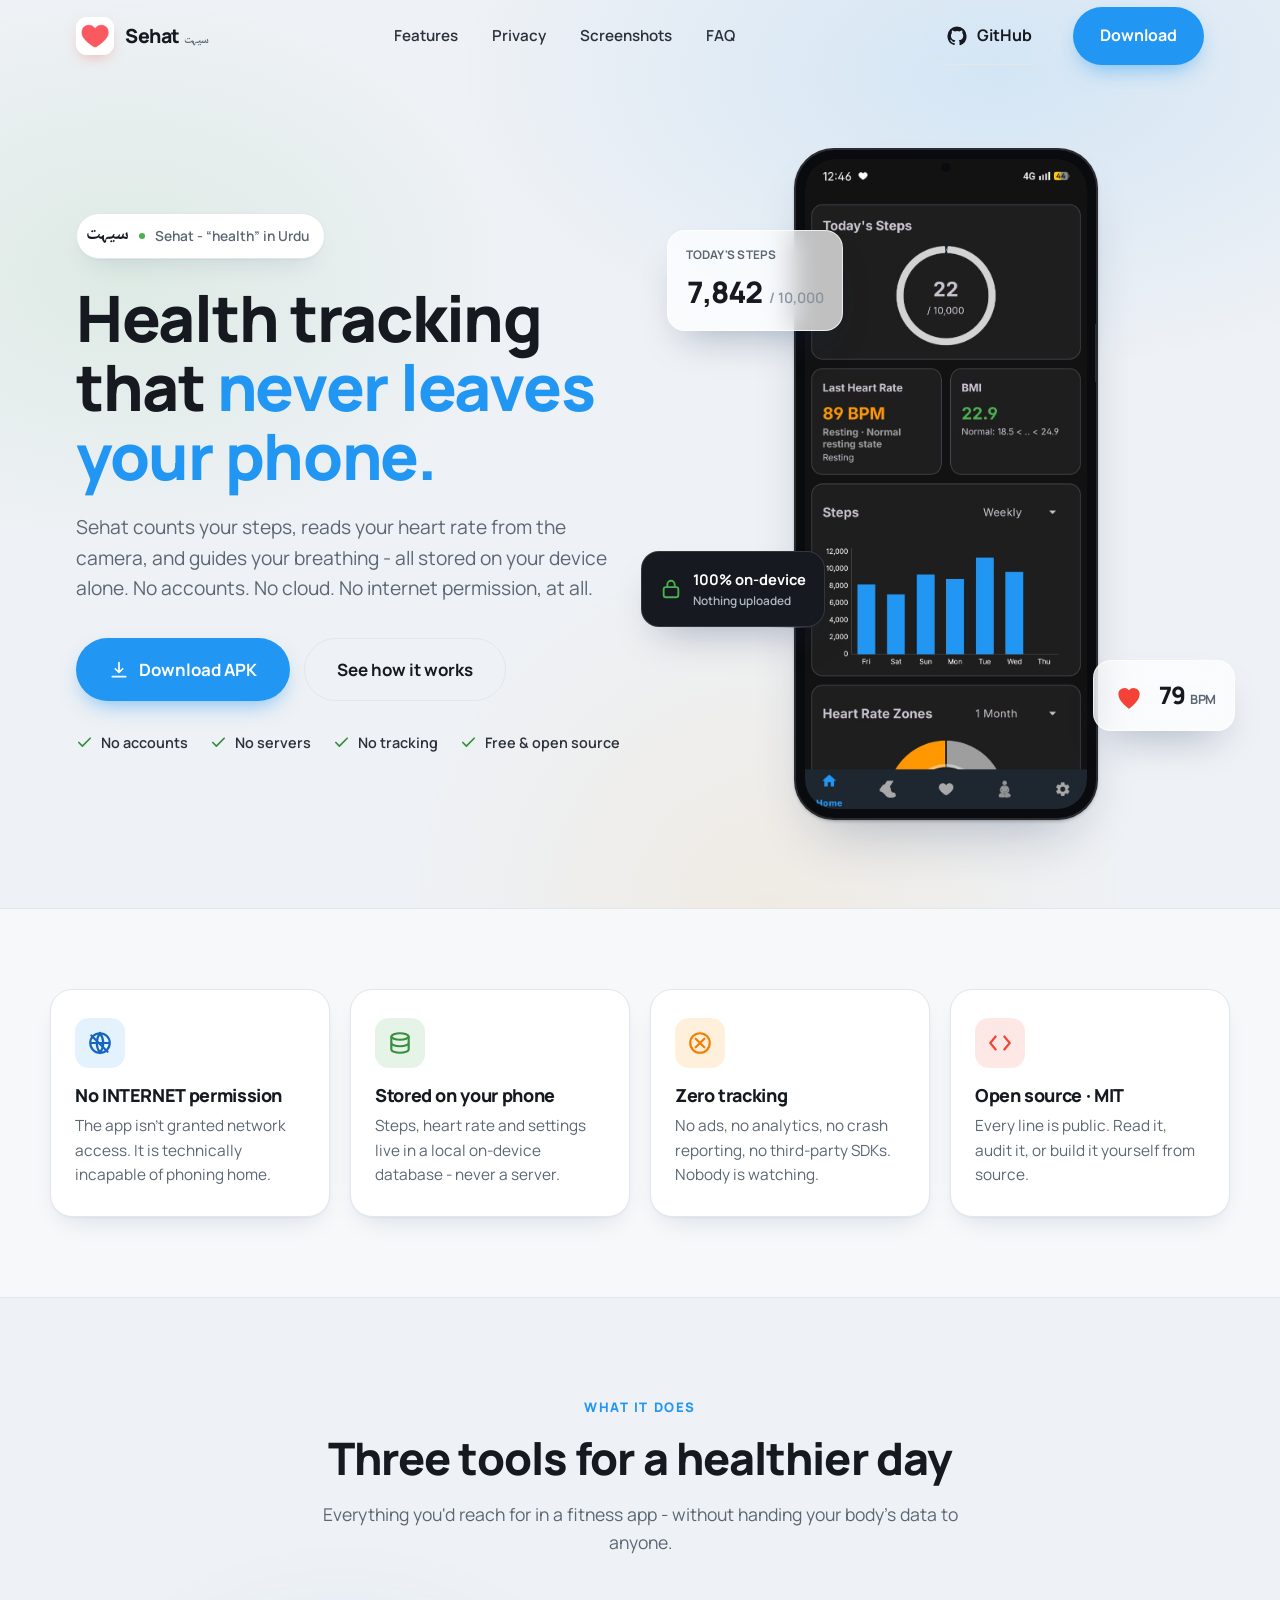
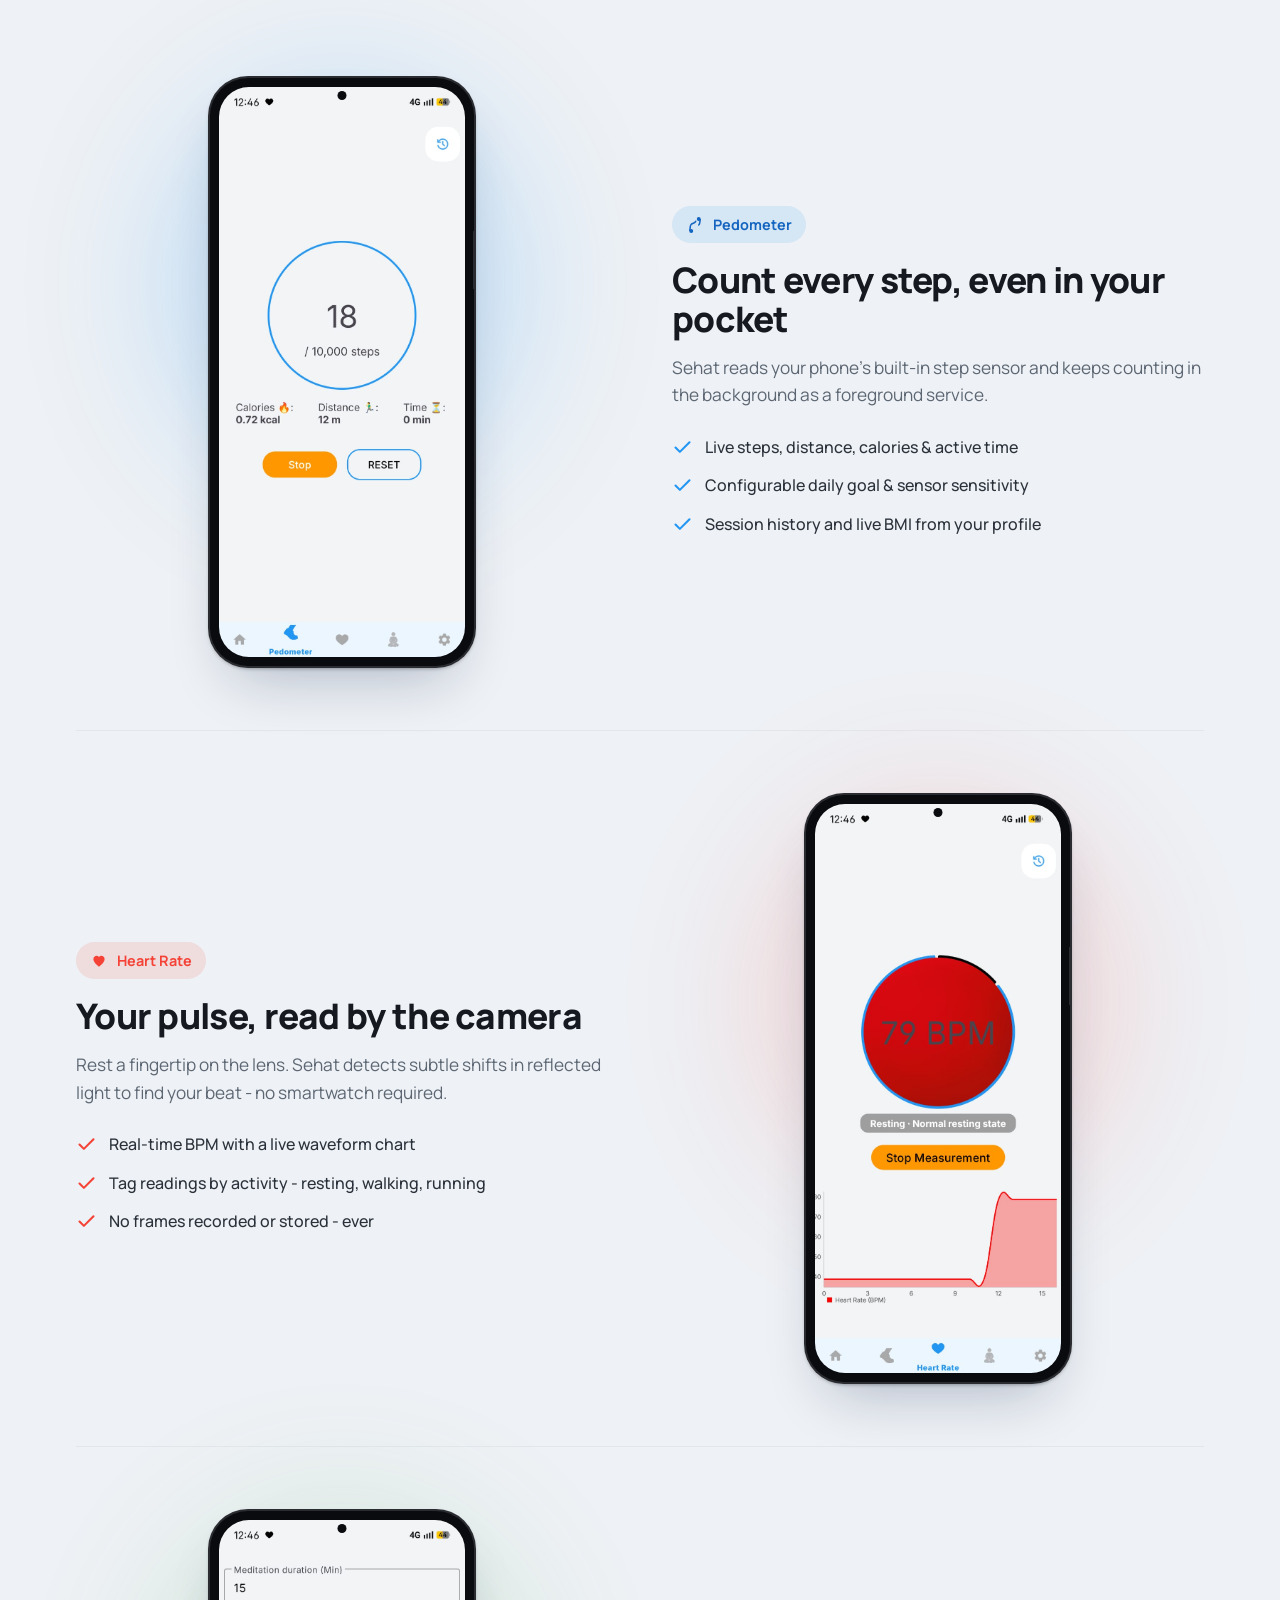
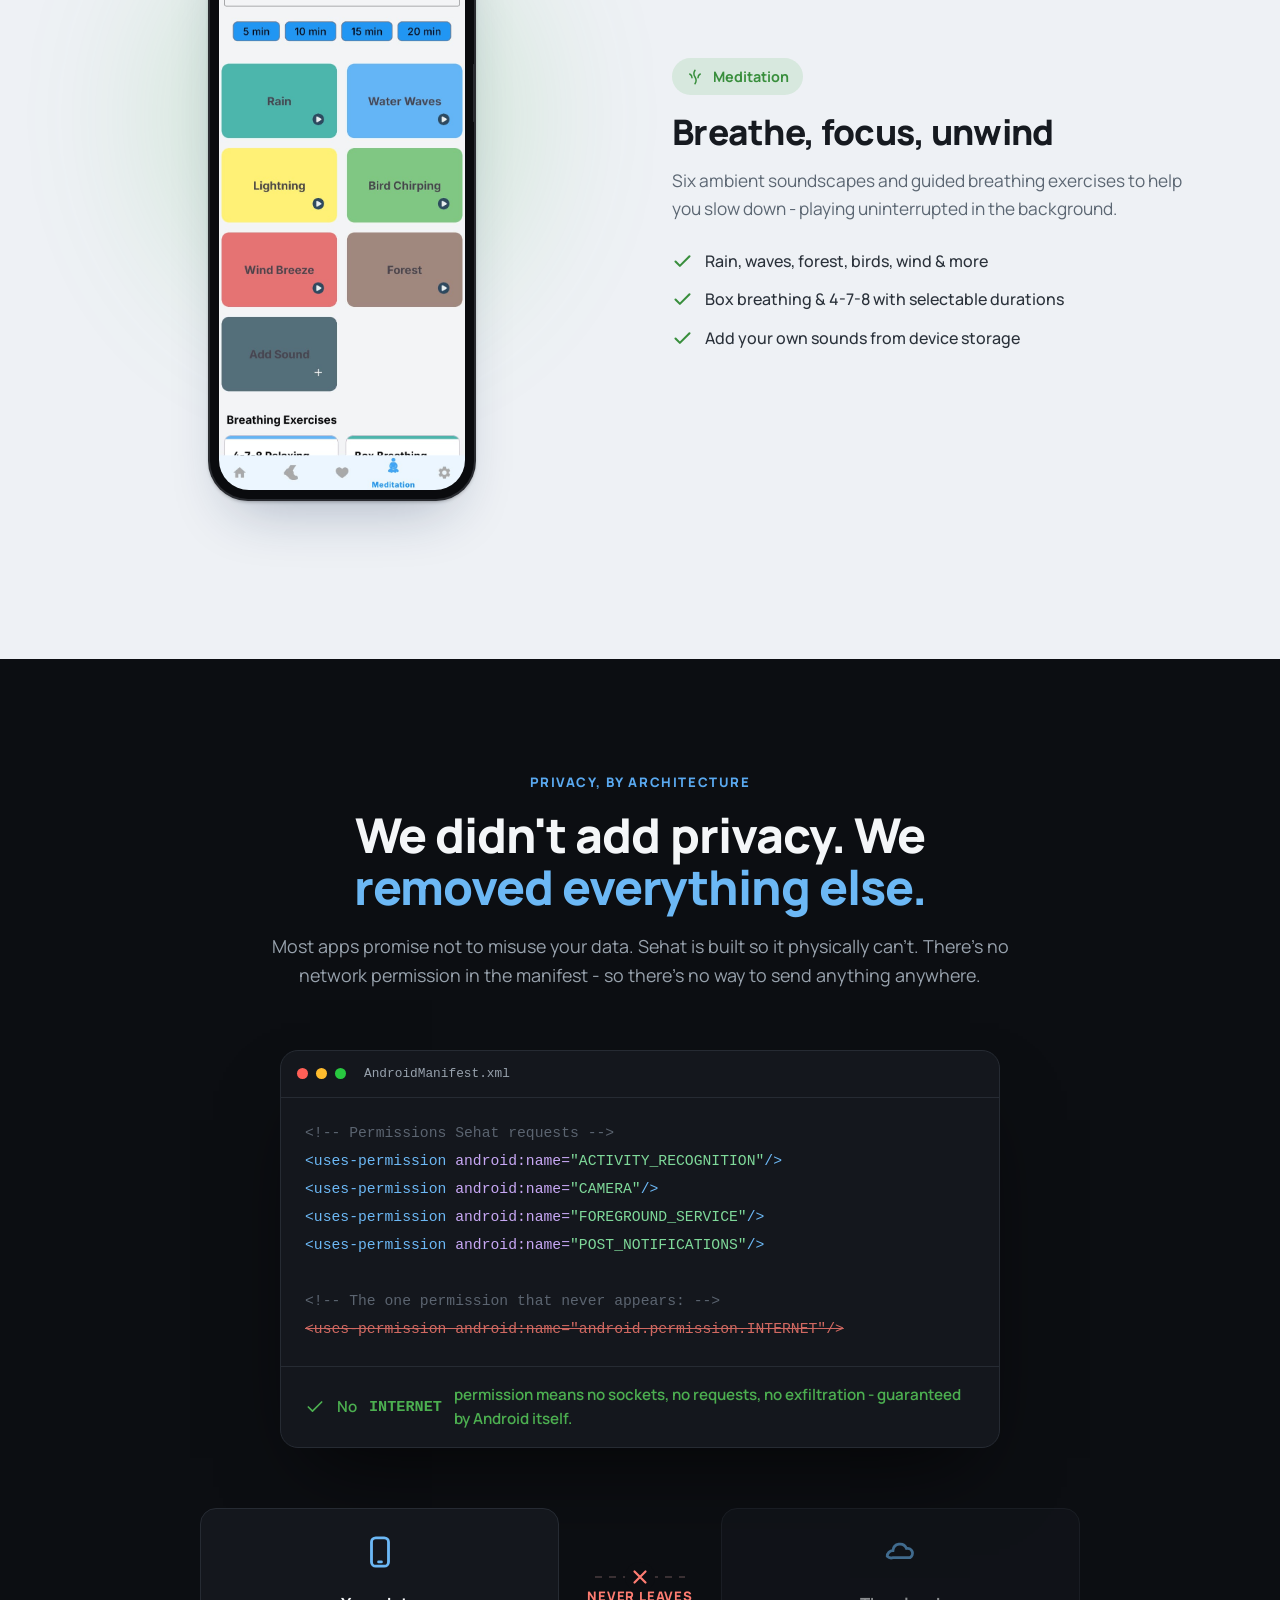
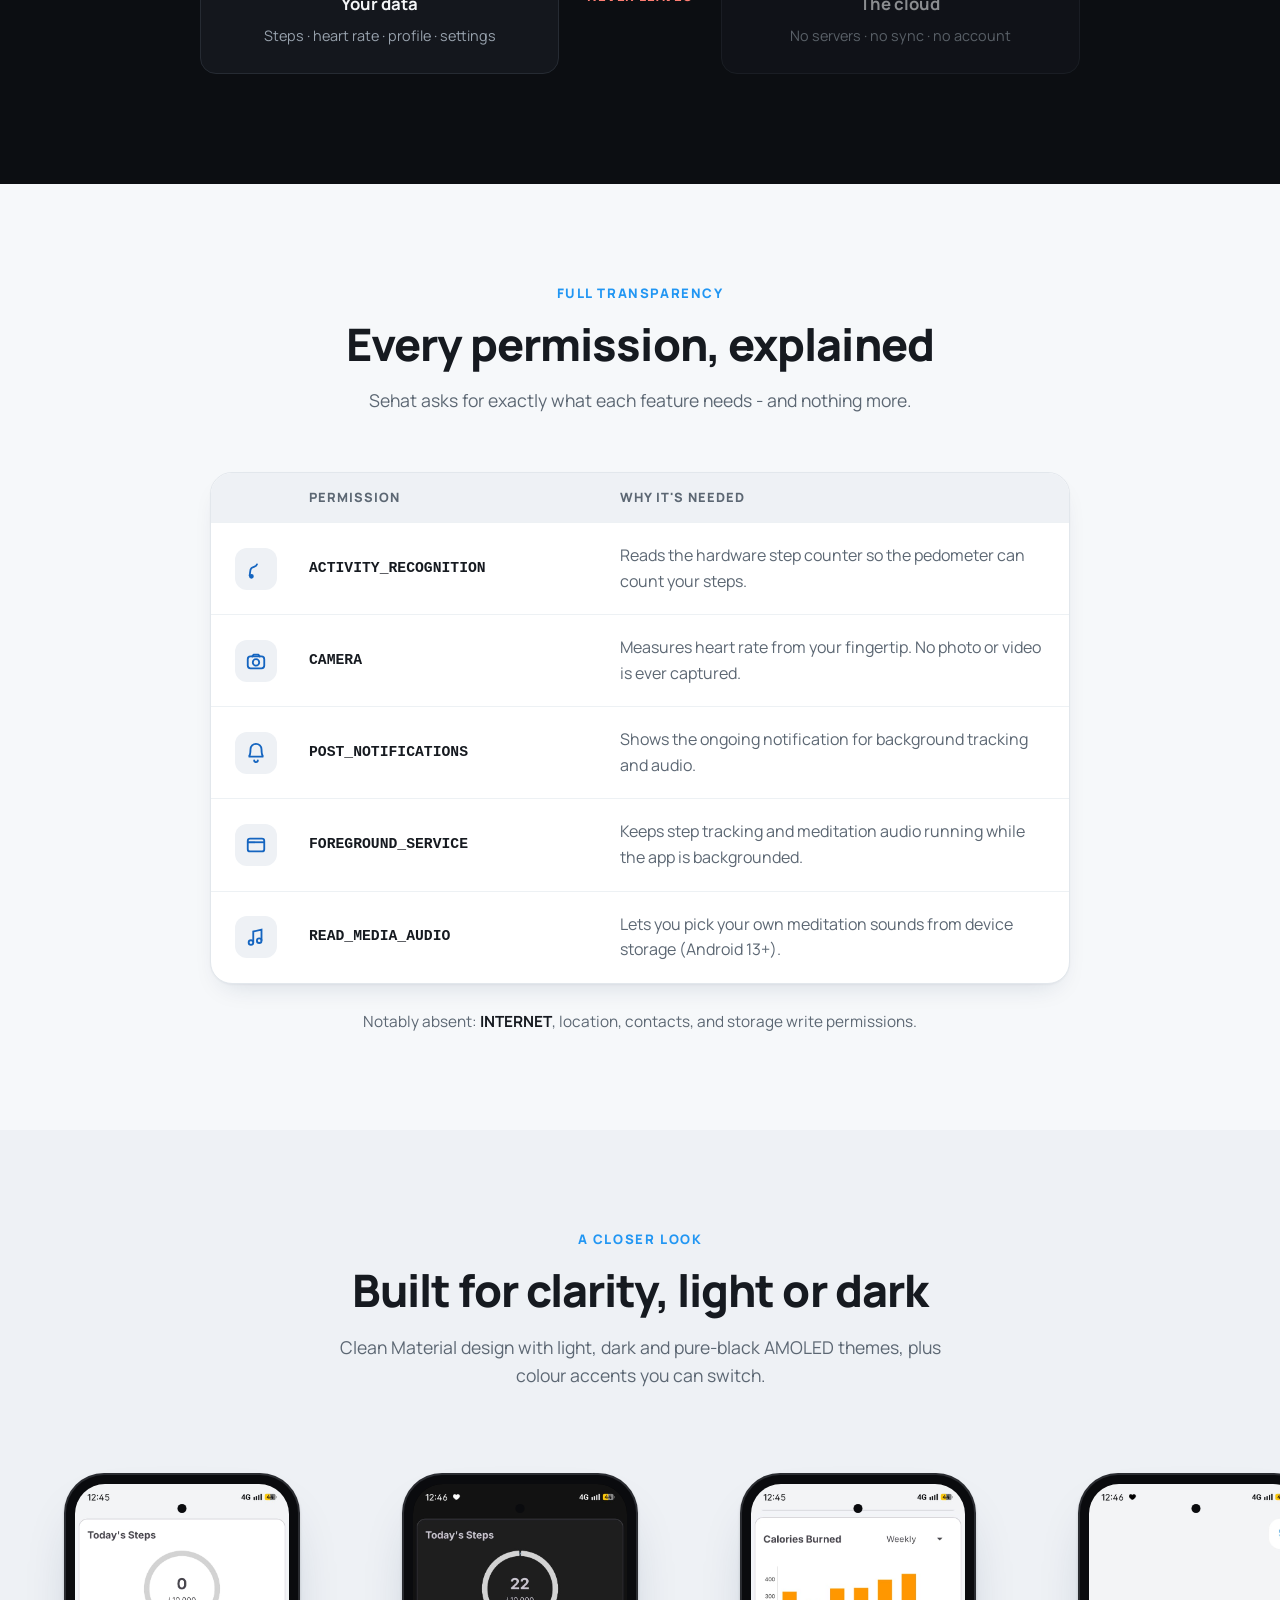
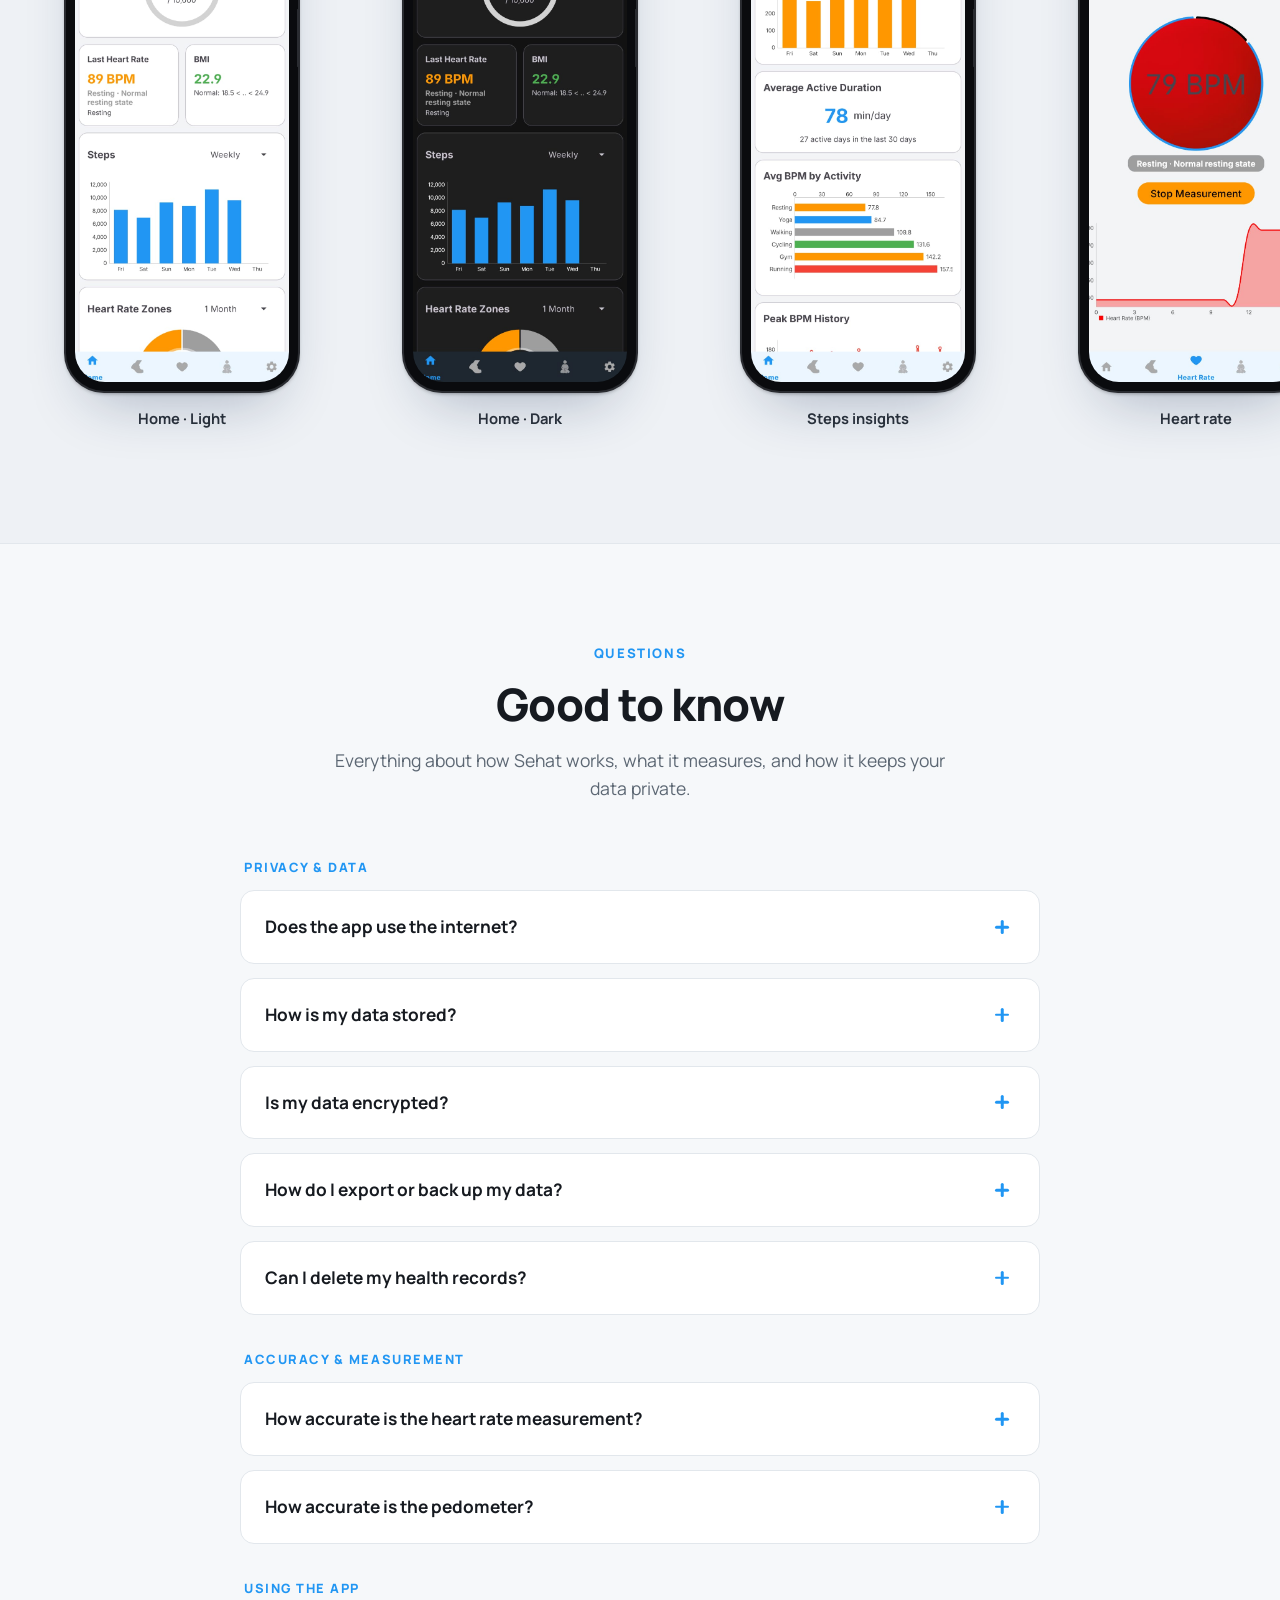
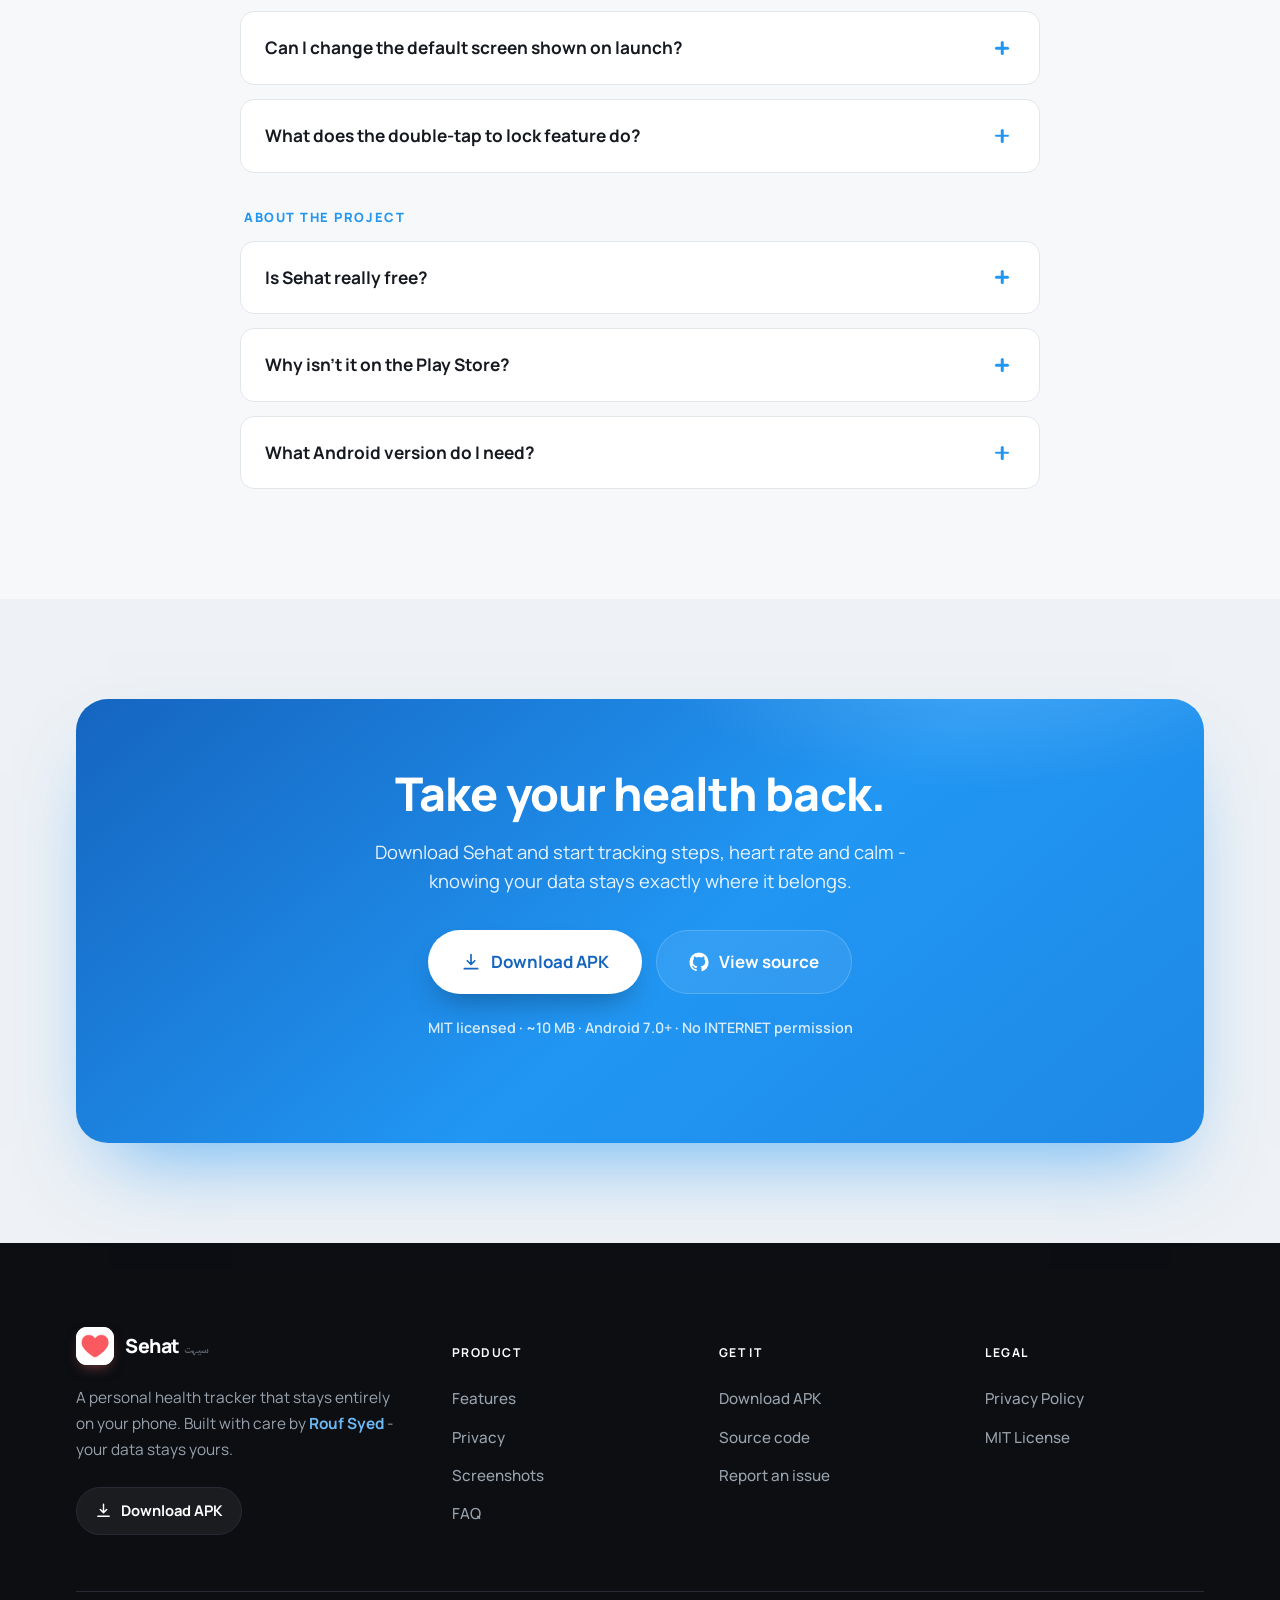
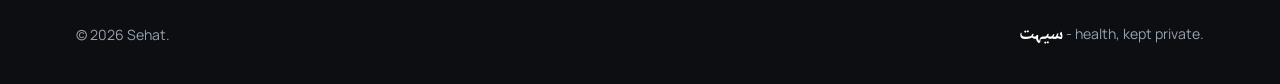
==== docs/index.html @ 61f6fc31 "Add docs/ static landing site for GitHub Pages hosting" ====
<!DOCTYPE html>
<html lang="en">
<head>
<meta charset="UTF-8" />
<meta name="viewport" content="width=device-width, initial-scale=1.0" />
<title>Sehat - Private, on-device health tracking for Android</title>
<meta name="description" content="Sehat counts your steps, reads your heart rate, and guides your breathing - entirely on your phone. No accounts, no cloud, no internet permission." />
<meta name="theme-color" content="#2196F3" />
<link rel="icon" type="image/png" href="assets/icon.png" />
<link rel="apple-touch-icon" href="assets/icon.png" />
<!-- Social share. Update the URL base if your GitHub Pages address differs. -->
<meta property="og:type" content="website" />
<meta property="og:site_name" content="Sehat" />
<meta property="og:title" content="Sehat - Private, on-device health tracking for Android" />
<meta property="og:description" content="Steps, heart rate and meditation that never leave your phone. No accounts, no cloud, no internet permission." />
<meta property="og:url" content="https://roufsyed.github.io/sehat/" />
<meta property="og:image" content="https://roufsyed.github.io/sehat/assets/og-cover.png" />
<meta property="og:image:width" content="1200" />
<meta property="og:image:height" content="630" />
<meta name="twitter:card" content="summary_large_image" />
<meta name="twitter:title" content="Sehat - Private, on-device health tracking" />
<meta name="twitter:description" content="Steps, heart rate and meditation that never leave your phone." />
<meta name="twitter:image" content="https://roufsyed.github.io/sehat/assets/og-cover.png" />
<link rel="preconnect" href="https://fonts.googleapis.com" />
<link rel="preconnect" href="https://fonts.gstatic.com" crossorigin />
<link rel="stylesheet" href="styles.css" />
</head>
<body>

<!-- ============ NAV ============ -->
<header class="nav" id="nav">
  <div class="wrap nav__inner">
    <a class="brand" href="#top" aria-label="Sehat home">
      <span class="brand__mark">
        <img src="assets/icon.png" alt="Sehat logo" />
      </span>
      <span>Sehat <small class="urdu">سیہت</small></span>
    </a>
    <nav class="nav__links" aria-label="Primary">
      <a href="#features">Features</a>
      <a href="#privacy">Privacy</a>
      <a href="#screens">Screenshots</a>
      <a href="#faq">FAQ</a>
    </nav>
    <div class="nav__cta">
      <a class="btn btn-ghost" href="https://github.com/roufsyed/sehat" target="_blank" rel="noopener">
        <svg viewBox="0 0 24 24" fill="currentColor" aria-hidden="true"><path d="M12 .5A11.5 11.5 0 0 0 .5 12a11.5 11.5 0 0 0 7.86 10.92c.58.1.79-.25.79-.56v-2c-3.2.7-3.88-1.37-3.88-1.37-.53-1.34-1.3-1.7-1.3-1.7-1.06-.72.08-.71.08-.71 1.17.08 1.79 1.2 1.79 1.2 1.04 1.79 2.73 1.27 3.4.97.1-.76.4-1.27.74-1.56-2.55-.29-5.24-1.28-5.24-5.69 0-1.26.45-2.28 1.19-3.09-.12-.29-.52-1.46.11-3.05 0 0 .97-.31 3.18 1.18a11 11 0 0 1 5.8 0c2.2-1.49 3.17-1.18 3.17-1.18.63 1.59.23 2.76.11 3.05.74.81 1.19 1.83 1.19 3.09 0 4.42-2.69 5.39-5.25 5.68.41.36.78 1.06.78 2.14v3.17c0 .31.21.67.8.56A11.5 11.5 0 0 0 23.5 12 11.5 11.5 0 0 0 12 .5Z"/></svg>
        GitHub
      </a>
      <a class="btn btn-primary" href="https://github.com/roufsyed/sehat/releases" target="_blank" rel="noopener">Download</a>
      <button class="btn btn-ghost nav__toggle" id="navToggle" aria-label="Open menu">
        <svg viewBox="0 0 24 24" fill="none" stroke="currentColor" stroke-width="2.2" aria-hidden="true"><path d="M4 7h16M4 12h16M4 17h16" stroke-linecap="round"/></svg>
      </button>
    </div>
  </div>
</header>

<!-- ============ HERO ============ -->
<main id="top">
<section class="hero">
  <div class="wrap hero__grid">
    <div class="hero__copy">
      <span class="eyebrow reveal"><span class="urdu">سیہت</span><span class="dot"></span> Sehat - “health” in Urdu</span>
      <h1 class="reveal d1">Health tracking that <span class="accent">never leaves your phone.</span></h1>
      <p class="hero__sub reveal d2">Sehat counts your steps, reads your heart rate from the camera, and guides your breathing - all stored on your device alone. No accounts. No cloud. No internet permission, at all.</p>
      <div class="hero__cta reveal d3">
        <a class="btn btn-primary btn-lg" href="https://github.com/roufsyed/sehat/releases" target="_blank" rel="noopener">
          <svg viewBox="0 0 24 24" fill="none" stroke="currentColor" stroke-width="2" aria-hidden="true"><path d="M12 3v12m0 0 4.5-4.5M12 15l-4.5-4.5M4 20h16" stroke-linecap="round" stroke-linejoin="round"/></svg>
          Download APK
        </a>
        <a class="btn btn-ghost btn-lg" href="#features">See how it works</a>
      </div>
      <div class="hero__trust reveal d4">
        <span><svg viewBox="0 0 24 24" fill="none" stroke="currentColor" stroke-width="2.4"><path d="M20 6 9 17l-5-5" stroke-linecap="round" stroke-linejoin="round"/></svg> No accounts</span>
        <span><svg viewBox="0 0 24 24" fill="none" stroke="currentColor" stroke-width="2.4"><path d="M20 6 9 17l-5-5" stroke-linecap="round" stroke-linejoin="round"/></svg> No servers</span>
        <span><svg viewBox="0 0 24 24" fill="none" stroke="currentColor" stroke-width="2.4"><path d="M20 6 9 17l-5-5" stroke-linecap="round" stroke-linejoin="round"/></svg> No tracking</span>
        <span><svg viewBox="0 0 24 24" fill="none" stroke="currentColor" stroke-width="2.4"><path d="M20 6 9 17l-5-5" stroke-linecap="round" stroke-linejoin="round"/></svg> Free &amp; open source</span>
      </div>
    </div>

    <div class="hero__stage reveal d2">
      <div class="phone hero__phone" style="--w: 300px;">
        <span class="phone__punch"></span>
        <div class="phone__screen"><img src="assets/home_dark.jpeg" alt="Sehat home screen showing today's steps, heart rate and BMI" /></div>
      </div>

      <div class="float-card float-steps">
        <div class="fc-label">Today's steps</div>
        <div class="fc-row"><span class="fc-num" id="stepCount">0</span><span class="fc-goal">/ 10,000</span></div>
      </div>

      <div class="float-card float-hr">
        <svg class="hr-heart" viewBox="0 0 24 24" fill="currentColor" aria-hidden="true"><path d="M12 21s-7.5-4.9-7.5-10.2A4.2 4.2 0 0 1 12 8a4.2 4.2 0 0 1 7.5 2.8C19.5 16.1 12 21 12 21Z"/></svg>
        <div class="hr-num" id="bpmCount">79 <small>BPM</small></div>
      </div>

      <div class="float-card float-lock">
        <svg viewBox="0 0 24 24" fill="none" stroke="currentColor" stroke-width="2"><rect x="4" y="10" width="16" height="11" rx="2.5"/><path d="M8 10V7a4 4 0 0 1 8 0v3" stroke-linecap="round"/></svg>
        <div><b>100% on-device</b><span>Nothing uploaded</span></div>
      </div>
    </div>
  </div>
</section>

<!-- ============ PRIVACY PILLARS ============ -->
<section class="pillars">
  <div class="wrap section" style="padding-top:80px;padding-bottom:80px;">
    <div class="pillars__grid">
      <div class="pillar reveal">
        <div class="pillar__icon pi-blue"><svg viewBox="0 0 24 24" fill="none" stroke="currentColor" stroke-width="2"><path d="M3 12h18M12 3a15 15 0 0 1 0 18 15 15 0 0 1 0-18Z"/><circle cx="12" cy="12" r="9"/><path d="m4 5 15 15" stroke-linecap="round"/></svg></div>
        <h3>No INTERNET permission</h3>
        <p>The app isn't granted network access. It is technically incapable of phoning home.</p>
      </div>
      <div class="pillar reveal d1">
        <div class="pillar__icon pi-green"><svg viewBox="0 0 24 24" fill="none" stroke="currentColor" stroke-width="2"><ellipse cx="12" cy="6" rx="8" ry="3"/><path d="M4 6v12c0 1.7 3.6 3 8 3s8-1.3 8-3V6"/><path d="M4 12c0 1.7 3.6 3 8 3s8-1.3 8-3"/></svg></div>
        <h3>Stored on your phone</h3>
        <p>Steps, heart rate and settings live in a local on-device database - never a server.</p>
      </div>
      <div class="pillar reveal d2">
        <div class="pillar__icon pi-orange"><svg viewBox="0 0 24 24" fill="none" stroke="currentColor" stroke-width="2"><circle cx="12" cy="12" r="9"/><path d="m8 8 8 8M16 8l-8 8" stroke-linecap="round"/></svg></div>
        <h3>Zero tracking</h3>
        <p>No ads, no analytics, no crash reporting, no third-party SDKs. Nobody is watching.</p>
      </div>
      <div class="pillar reveal d3">
        <div class="pillar__icon pi-red"><svg viewBox="0 0 24 24" fill="none" stroke="currentColor" stroke-width="2"><path d="M8 18 3 12l5-6M16 6l5 6-5 6" stroke-linecap="round" stroke-linejoin="round"/></svg></div>
        <h3>Open source · MIT</h3>
        <p>Every line is public. Read it, audit it, or build it yourself from source.</p>
      </div>
    </div>
  </div>
</section>

<!-- ============ FEATURES ============ -->
<section class="section" id="features">
  <div class="wrap">
    <div class="section-head reveal">
      <span class="kicker">What it does</span>
      <h2>Three tools for a healthier day</h2>
      <p>Everything you'd reach for in a fitness app - without handing your body's data to anyone.</p>
    </div>

    <!-- Pedometer -->
    <div class="feature f-blue reveal">
      <div class="feature__media">
        <div class="phone" style="--w: 264px;"><span class="phone__punch"></span><div class="phone__screen"><img src="assets/pedometer_light.jpeg" alt="Sehat pedometer screen with step ring, calories, distance and time" /></div></div>
      </div>
      <div class="feature__body">
        <span class="feature__tag pi-blue"><svg viewBox="0 0 24 24" fill="none" stroke="currentColor" stroke-width="2"><path d="M5 19c1-3 0-6 2-8s5-1 6-4M19 5c-1 3 0 5-2 7" stroke-linecap="round" stroke-linejoin="round"/><circle cx="7" cy="20" r="1.6" fill="currentColor"/><circle cx="17" cy="4" r="1.6" fill="currentColor"/></svg> Pedometer</span>
        <h3>Count every step, even in your pocket</h3>
        <p class="feature__lead">Sehat reads your phone's built-in step sensor and keeps counting in the background as a foreground service.</p>
        <ul class="feature__list">
          <li><svg viewBox="0 0 24 24" fill="none" stroke="currentColor" stroke-width="2.4"><path d="M20 6 9 17l-5-5" stroke-linecap="round" stroke-linejoin="round"/></svg> Live steps, distance, calories &amp; active time</li>
          <li><svg viewBox="0 0 24 24" fill="none" stroke="currentColor" stroke-width="2.4"><path d="M20 6 9 17l-5-5" stroke-linecap="round" stroke-linejoin="round"/></svg> Configurable daily goal &amp; sensor sensitivity</li>
          <li><svg viewBox="0 0 24 24" fill="none" stroke="currentColor" stroke-width="2.4"><path d="M20 6 9 17l-5-5" stroke-linecap="round" stroke-linejoin="round"/></svg> Session history and live BMI from your profile</li>
        </ul>
      </div>
    </div>

    <!-- Heart rate -->
    <div class="feature f-red flip reveal">
      <div class="feature__media">
        <div class="phone" style="--w: 264px;"><span class="phone__punch"></span><div class="phone__screen"><img src="assets/heart_rate_light.jpeg" alt="Sehat heart rate monitor showing 79 BPM and a live chart" /></div></div>
      </div>
      <div class="feature__body">
        <span class="feature__tag pi-red"><svg viewBox="0 0 24 24" fill="currentColor"><path d="M12 21s-7.5-4.9-7.5-10.2A4.2 4.2 0 0 1 12 8a4.2 4.2 0 0 1 7.5 2.8C19.5 16.1 12 21 12 21Z"/></svg> Heart Rate</span>
        <h3>Your pulse, read by the camera</h3>
        <p class="feature__lead">Rest a fingertip on the lens. Sehat detects subtle shifts in reflected light to find your beat - no smartwatch required.</p>
        <ul class="feature__list">
          <li><svg viewBox="0 0 24 24" fill="none" stroke="currentColor" stroke-width="2.4"><path d="M20 6 9 17l-5-5" stroke-linecap="round" stroke-linejoin="round"/></svg> Real-time BPM with a live waveform chart</li>
          <li><svg viewBox="0 0 24 24" fill="none" stroke="currentColor" stroke-width="2.4"><path d="M20 6 9 17l-5-5" stroke-linecap="round" stroke-linejoin="round"/></svg> Tag readings by activity - resting, walking, running</li>
          <li><svg viewBox="0 0 24 24" fill="none" stroke="currentColor" stroke-width="2.4"><path d="M20 6 9 17l-5-5" stroke-linecap="round" stroke-linejoin="round"/></svg> No frames recorded or stored - ever</li>
        </ul>
      </div>
    </div>

    <!-- Meditation -->
    <div class="feature f-green reveal">
      <div class="feature__media">
        <div class="phone" style="--w: 264px;"><span class="phone__punch"></span><div class="phone__screen"><img src="assets/meditation_light.jpeg" alt="Sehat meditation screen with soundscapes and breathing exercises" /></div></div>
      </div>
      <div class="feature__body">
        <span class="feature__tag pi-green"><svg viewBox="0 0 24 24" fill="none" stroke="currentColor" stroke-width="2"><path d="M12 3c-2 3-2 6 0 9s2 6 0 9M5 8c2 1 3 3 3 5M19 8c-2 1-3 3-3 5" stroke-linecap="round" stroke-linejoin="round"/></svg> Meditation</span>
        <h3>Breathe, focus, unwind</h3>
        <p class="feature__lead">Six ambient soundscapes and guided breathing exercises to help you slow down - playing uninterrupted in the background.</p>
        <ul class="feature__list">
          <li><svg viewBox="0 0 24 24" fill="none" stroke="currentColor" stroke-width="2.4"><path d="M20 6 9 17l-5-5" stroke-linecap="round" stroke-linejoin="round"/></svg> Rain, waves, forest, birds, wind &amp; more</li>
          <li><svg viewBox="0 0 24 24" fill="none" stroke="currentColor" stroke-width="2.4"><path d="M20 6 9 17l-5-5" stroke-linecap="round" stroke-linejoin="round"/></svg> Box breathing &amp; 4-7-8 with selectable durations</li>
          <li><svg viewBox="0 0 24 24" fill="none" stroke="currentColor" stroke-width="2.4"><path d="M20 6 9 17l-5-5" stroke-linecap="round" stroke-linejoin="round"/></svg> Add your own sounds from device storage</li>
        </ul>
      </div>
    </div>
  </div>
</section>

<!-- ============ DARK PRIVACY DEEP-DIVE ============ -->
<section class="privacy" id="privacy">
  <div class="wrap">
    <div class="privacy__head reveal">
      <span class="kicker">Privacy, by architecture</span>
      <h2>We didn't add privacy. We <span class="em">removed everything else.</span></h2>
      <p>Most apps promise not to misuse your data. Sehat is built so it physically can't. There's no network permission in the manifest - so there's no way to send anything anywhere.</p>
    </div>

    <div class="manifest reveal d1">
      <div class="manifest__bar"><i class="f1"></i><i class="f2"></i><i class="f3"></i><span>AndroidManifest.xml</span></div>
      <div class="manifest__body">
<div class="ln"><span class="mf-com">&lt;!-- Permissions Sehat requests --&gt;</span></div>
<div class="ln"><span class="mf-tag">&lt;uses-permission</span> <span class="mf-attr">android:name=</span><span class="mf-str">"ACTIVITY_RECOGNITION"</span><span class="mf-tag">/&gt;</span></div>
<div class="ln"><span class="mf-tag">&lt;uses-permission</span> <span class="mf-attr">android:name=</span><span class="mf-str">"CAMERA"</span><span class="mf-tag">/&gt;</span></div>
<div class="ln"><span class="mf-tag">&lt;uses-permission</span> <span class="mf-attr">android:name=</span><span class="mf-str">"FOREGROUND_SERVICE"</span><span class="mf-tag">/&gt;</span></div>
<div class="ln"><span class="mf-tag">&lt;uses-permission</span> <span class="mf-attr">android:name=</span><span class="mf-str">"POST_NOTIFICATIONS"</span><span class="mf-tag">/&gt;</span></div>
<div class="ln">&nbsp;</div>
<div class="ln"><span class="mf-com">&lt;!-- The one permission that never appears: --&gt;</span></div>
<div class="ln"><span class="mf-strike">&lt;uses-permission android:name="android.permission.INTERNET"/&gt;</span></div>
      </div>
      <div class="manifest__note">
        <svg viewBox="0 0 24 24" fill="none" stroke="currentColor" stroke-width="2"><path d="M20 6 9 17l-5-5" stroke-linecap="round" stroke-linejoin="round"/></svg>
        No <code>INTERNET</code> permission means no sockets, no requests, no exfiltration - guaranteed by Android itself.
      </div>
    </div>

    <div class="flow reveal d2">
      <div class="flow__node">
        <div class="flow__chip">
          <svg viewBox="0 0 24 24" fill="none" stroke="currentColor" stroke-width="2"><rect x="6" y="2" width="12" height="20" rx="3"/><path d="M11 19h2" stroke-linecap="round"/></svg>
          <h4>Your data</h4>
          <p>Steps · heart rate · profile · settings</p>
        </div>
      </div>
      <div class="flow__x">
        <div class="bar"><svg viewBox="0 0 24 24" fill="none" stroke="currentColor" stroke-width="2.4"><path d="m6 6 12 12M18 6 6 18" stroke-linecap="round"/></svg></div>
        NEVER LEAVES
      </div>
      <div class="flow__node">
        <div class="flow__chip" style="opacity:.55;">
          <svg viewBox="0 0 24 24" fill="none" stroke="currentColor" stroke-width="2"><path d="M3 15a4 4 0 0 1 4-4 5 5 0 0 1 9.6-1.5A3.5 3.5 0 0 1 19 16H7a4 4 0 0 1-4-1Z"/></svg>
          <h4>The cloud</h4>
          <p>No servers · no sync · no account</p>
        </div>
      </div>
    </div>
  </div>
</section>

<!-- ============ PERMISSIONS ============ -->
<section class="section perms">
  <div class="wrap">
    <div class="section-head reveal">
      <span class="kicker">Full transparency</span>
      <h2>Every permission, explained</h2>
      <p>Sehat asks for exactly what each feature needs - and nothing more.</p>
    </div>
    <div class="perm-table reveal d1">
      <div class="perm-row head"><span></span><span>Permission</span><span>Why it's needed</span></div>
      <div class="perm-row">
        <div class="perm-ic"><svg viewBox="0 0 24 24" fill="none" stroke="currentColor" stroke-width="2"><path d="M5 19c1-3 0-6 2-8s5-1 6-4" stroke-linecap="round"/><circle cx="7" cy="20" r="1.6" fill="currentColor"/></svg></div>
        <div class="perm-name">ACTIVITY_RECOGNITION</div>
        <div class="perm-why">Reads the hardware step counter so the pedometer can count your steps.</div>
      </div>
      <div class="perm-row">
        <div class="perm-ic"><svg viewBox="0 0 24 24" fill="none" stroke="currentColor" stroke-width="2"><rect x="3" y="7" width="18" height="13" rx="3"/><circle cx="12" cy="13.5" r="3.5"/><path d="M8 7l1.5-2h5L16 7" stroke-linecap="round" stroke-linejoin="round"/></svg></div>
        <div class="perm-name">CAMERA</div>
        <div class="perm-why">Measures heart rate from your fingertip. No photo or video is ever captured.</div>
      </div>
      <div class="perm-row">
        <div class="perm-ic"><svg viewBox="0 0 24 24" fill="none" stroke="currentColor" stroke-width="2"><path d="M6 8a6 6 0 0 1 12 0c0 7 2 8 2 8H4s2-1 2-8Z"/><path d="M10 20a2 2 0 0 0 4 0" stroke-linecap="round"/></svg></div>
        <div class="perm-name">POST_NOTIFICATIONS</div>
        <div class="perm-why">Shows the ongoing notification for background tracking and audio.</div>
      </div>
      <div class="perm-row">
        <div class="perm-ic"><svg viewBox="0 0 24 24" fill="none" stroke="currentColor" stroke-width="2"><rect x="3" y="5" width="18" height="14" rx="2.5"/><path d="M3 9h18" /></svg></div>
        <div class="perm-name">FOREGROUND_SERVICE</div>
        <div class="perm-why">Keeps step tracking and meditation audio running while the app is backgrounded.</div>
      </div>
      <div class="perm-row">
        <div class="perm-ic"><svg viewBox="0 0 24 24" fill="none" stroke="currentColor" stroke-width="2"><path d="M9 18V6l9-2v12" /><circle cx="6.5" cy="18" r="2.5"/><circle cx="15.5" cy="16" r="2.5"/></svg></div>
        <div class="perm-name">READ_MEDIA_AUDIO</div>
        <div class="perm-why">Lets you pick your own meditation sounds from device storage (Android 13+).</div>
      </div>
    </div>
    <p class="perm-foot reveal d2">Notably absent: <b>INTERNET</b>, location, contacts, and storage write permissions.</p>
  </div>
</section>

<!-- ============ GALLERY ============ -->
<section class="section" id="screens" style="padding-bottom:60px;">
  <div class="wrap">
    <div class="section-head reveal">
      <span class="kicker">A closer look</span>
      <h2>Built for clarity, light or dark</h2>
      <p>Clean Material design with light, dark and pure-black AMOLED themes, plus colour accents you can switch.</p>
    </div>
  </div>
  <div class="gallery__scroller reveal d1" id="gallery">
    <figure class="gallery__item"><div class="phone"><span class="phone__punch"></span><div class="phone__screen"><img src="assets/home_light.jpeg" alt="Home dashboard, light theme" loading="lazy" /></div></div><span>Home · Light</span></figure>
    <figure class="gallery__item"><div class="phone"><span class="phone__punch"></span><div class="phone__screen"><img src="assets/home_dark.jpeg" alt="Home dashboard, dark theme" loading="lazy" /></div></div><span>Home · Dark</span></figure>
    <figure class="gallery__item"><div class="phone"><span class="phone__punch"></span><div class="phone__screen"><img src="assets/home_steps.jpeg" alt="Steps analytics" loading="lazy" /></div></div><span>Steps insights</span></figure>
    <figure class="gallery__item"><div class="phone"><span class="phone__punch"></span><div class="phone__screen"><img src="assets/heart_rate_light.jpeg" alt="Heart rate monitor" loading="lazy" /></div></div><span>Heart rate</span></figure>
    <figure class="gallery__item"><div class="phone"><span class="phone__punch"></span><div class="phone__screen"><img src="assets/pedometer_dark.jpeg" alt="Pedometer, dark theme" loading="lazy" /></div></div><span>Pedometer · Dark</span></figure>
    <figure class="gallery__item"><div class="phone"><span class="phone__punch"></span><div class="phone__screen"><img src="assets/meditation_light.jpeg" alt="Meditation soundscapes" loading="lazy" /></div></div><span>Soundscapes</span></figure>
    <figure class="gallery__item"><div class="phone"><span class="phone__punch"></span><div class="phone__screen"><img src="assets/box_breathing.jpeg" alt="Box breathing exercise" loading="lazy" /></div></div><span>Box breathing</span></figure>
    <figure class="gallery__item"><div class="phone"><span class="phone__punch"></span><div class="phone__screen"><img src="assets/settings_dark.jpeg" alt="Settings screen" loading="lazy" /></div></div><span>Settings</span></figure>
  </div>
</section>

<!-- ============ FAQ ============ -->
<section class="section" id="faq" style="background:var(--bg-2);border-top:1px solid var(--line);">
  <div class="wrap">
    <div class="section-head reveal">
      <span class="kicker">Questions</span>
      <h2>Good to know</h2>
      <p>Everything about how Sehat works, what it measures, and how it keeps your data private.</p>
    </div>
    <div class="faq">

      <h3 class="faq__group reveal">Privacy &amp; data</h3>
      <details class="faq__item reveal">
        <summary class="faq__q">Does the app use the internet?<span class="ico"></span></summary>
        <div class="faq__a">No. Sehat doesn't request the <code>INTERNET</code> permission at all, so it works entirely offline and is technically incapable of making a network connection. There are no analytics, ads, or telemetry of any kind.</div>
      </details>
      <details class="faq__item reveal">
        <summary class="faq__q">How is my data stored?<span class="ico"></span></summary>
        <div class="faq__a">All data - personal information, step counts, heart rate readings, and settings - is stored locally on your device. Nothing is sent to any server or third party. You can export or import your data at any time from <strong>Settings &gt; Data</strong>.</div>
      </details>
      <details class="faq__item reveal">
        <summary class="faq__q">Is my data encrypted?<span class="ico"></span></summary>
        <div class="faq__a">Your data is stored in the app's private internal storage, which is sandboxed by Android and inaccessible to other apps. On devices with file-based encryption (Android 7+), data at rest is automatically encrypted by the operating system.</div>
      </details>
      <details class="faq__item reveal">
        <summary class="faq__q">How do I export or back up my data?<span class="ico"></span></summary>
        <div class="faq__a">Go to <strong>Settings &gt; Data &gt; Export data</strong>. You'll be prompted to choose a location to save a JSON backup file. To restore, use <strong>Import data</strong> from the same menu. The file never leaves your control.</div>
      </details>
      <details class="faq__item reveal">
        <summary class="faq__q">Can I delete my health records?<span class="ico"></span></summary>
        <div class="faq__a">Yes. Open any pedometer or heart rate history entry and tap the <strong>Delete</strong> button. Deleted records cannot be recovered.</div>
      </details>

      <h3 class="faq__group reveal">Accuracy &amp; measurement</h3>
      <details class="faq__item reveal">
        <summary class="faq__q">How accurate is the heart rate measurement?<span class="ico"></span></summary>
        <div class="faq__a">The camera-based method provides an approximate reading suitable for general wellness tracking. For medical-grade accuracy, please use a certified medical device. Factors like movement, ambient light, and finger pressure can affect the reading.</div>
      </details>
      <details class="faq__item reveal">
        <summary class="faq__q">How accurate is the pedometer?<span class="ico"></span></summary>
        <div class="faq__a">The pedometer uses your phone's hardware step counter sensor. Accuracy depends on your device and where you carry it. For best results, keep the phone in your pocket or a secure holder. You can adjust the sensitivity in <strong>Settings &gt; Pedometer Settings</strong>.</div>
      </details>

      <h3 class="faq__group reveal">Using the app</h3>
      <details class="faq__item reveal">
        <summary class="faq__q">Can I change the default screen shown on launch?<span class="ico"></span></summary>
        <div class="faq__a">Yes. Go to <strong>Settings &gt; Customization &gt; Default Screen</strong> and pick the tab you'd like to see when you open the app.</div>
      </details>
      <details class="faq__item reveal">
        <summary class="faq__q">What does the double-tap to lock feature do?<span class="ico"></span></summary>
        <div class="faq__a">When enabled in <strong>Settings &gt; Customization</strong>, double-tapping anywhere on the screen locks your device. This uses Android's Accessibility Service and works without requiring your PIN or pattern on the lock screen (fingerprint unlock remains available).</div>
      </details>

      <h3 class="faq__group reveal">About the project</h3>
      <details class="faq__item reveal">
        <summary class="faq__q">Is Sehat really free?<span class="ico"></span></summary>
        <div class="faq__a">Yes - completely free and open source under the MIT license. There are no ads, no subscriptions, and no in-app purchases. You can even build it yourself from the source code.</div>
      </details>
      <details class="faq__item reveal">
        <summary class="faq__q">Why isn't it on the Play Store?<span class="ico"></span></summary>
        <div class="faq__a">Sehat is distributed as a direct APK via <a href="https://github.com/roufsyed/sehat/releases" target="_blank" rel="noopener">GitHub Releases</a>, keeping the project independent and fully transparent. Download the latest APK and install it directly.</div>
      </details>
      <details class="faq__item reveal">
        <summary class="faq__q">What Android version do I need?<span class="ico"></span></summary>
        <div class="faq__a">Sehat supports Android 7.0 (API 24) and newer, and is built against the latest Android 15 (API 35). Step counting requires a device with a hardware step sensor.</div>
      </details>
    </div>
  </div>
</section>

<!-- ============ DOWNLOAD CTA ============ -->
<section class="cta-band">
  <div class="wrap">
    <div class="cta-card reveal">
      <h2>Take your health back.</h2>
      <p>Download Sehat and start tracking steps, heart rate and calm - knowing your data stays exactly where it belongs.</p>
      <div class="hero__cta" style="justify-content:center;">
        <a class="btn btn-primary btn-lg" href="https://github.com/roufsyed/sehat/releases" target="_blank" rel="noopener">
          <svg viewBox="0 0 24 24" fill="none" stroke="currentColor" stroke-width="2"><path d="M12 3v12m0 0 4.5-4.5M12 15l-4.5-4.5M4 20h16" stroke-linecap="round" stroke-linejoin="round"/></svg>
          Download APK
        </a>
        <a class="btn btn-dark btn-lg" href="https://github.com/roufsyed/sehat" target="_blank" rel="noopener">
          <svg viewBox="0 0 24 24" fill="currentColor"><path d="M12 .5A11.5 11.5 0 0 0 .5 12a11.5 11.5 0 0 0 7.86 10.92c.58.1.79-.25.79-.56v-2c-3.2.7-3.88-1.37-3.88-1.37-.53-1.34-1.3-1.7-1.3-1.7-1.06-.72.08-.71.08-.71 1.17.08 1.79 1.2 1.79 1.2 1.04 1.79 2.73 1.27 3.4.97.1-.76.4-1.27.74-1.56-2.55-.29-5.24-1.28-5.24-5.69 0-1.26.45-2.28 1.19-3.09-.12-.29-.52-1.46.11-3.05 0 0 .97-.31 3.18 1.18a11 11 0 0 1 5.8 0c2.2-1.49 3.17-1.18 3.17-1.18.63 1.59.23 2.76.11 3.05.74.81 1.19 1.83 1.19 3.09 0 4.42-2.69 5.39-5.25 5.68.41.36.78 1.06.78 2.14v3.17c0 .31.21.67.8.56A11.5 11.5 0 0 0 23.5 12 11.5 11.5 0 0 0 12 .5Z"/></svg>
          View source
        </a>
      </div>
      <p class="cta-meta">MIT licensed · ~10 MB · Android 7.0+ · No INTERNET permission</p>
    </div>
  </div>
</section>
</main>

<!-- ============ FOOTER ============ -->
<footer class="footer">
  <div class="wrap">
    <div class="footer__top">
      <div class="footer__brand">
        <a class="brand" href="#top">
          <span class="brand__mark"><img src="assets/icon.png" alt="Sehat logo" /></span>
          <span>Sehat <small class="urdu">سیہت</small></span>
        </a>
        <p class="footer__blurb">A personal health tracker that stays entirely on your phone. Built with care by <a href="https://roufsyed.github.io" target="_blank" rel="noopener" style="color:#6cb8f5;font-weight:700;">Rouf Syed</a> - your data stays yours.</p>
        <a class="footer__dl" href="https://github.com/roufsyed/sehat/releases" target="_blank" rel="noopener"><svg viewBox="0 0 24 24" fill="none" stroke="currentColor" stroke-width="2"><path d="M12 3v12m0 0 4.5-4.5M12 15l-4.5-4.5M4 20h16" stroke-linecap="round" stroke-linejoin="round"/></svg>Download APK</a>
      </div>
      <div class="footer__col">
        <h4>Product</h4>
        <a href="#features">Features</a>
        <a href="#privacy">Privacy</a>
        <a href="#screens">Screenshots</a>
        <a href="#faq">FAQ</a>
      </div>
      <div class="footer__col">
        <h4>Get it</h4>
        <a href="https://github.com/roufsyed/sehat/releases" target="_blank" rel="noopener">Download APK</a>
        <a href="https://github.com/roufsyed/sehat" target="_blank" rel="noopener">Source code</a>
        <a href="https://github.com/roufsyed/sehat/issues" target="_blank" rel="noopener">Report an issue</a>
      </div>
      <div class="footer__col">
        <h4>Legal</h4>
        <a href="privacy.html">Privacy Policy</a>
        <a href="license.html">MIT License</a>
      </div>
    </div>
    <div class="footer__bottom">
      <span>© 2026 Sehat.</span>
      <span><span class="urdu">سیہت</span> - health, kept private.</span>
    </div>
  </div>
</footer>

<script src="main.js"></script>
</body>
</html>
---- docs/styles.css ----
/* ============================================================
   Sehat - landing page styles
   Visual DNA pulled from the app: Material cards, blue #2196F3
   accent, orange #FF9800 energy, red heart-rate, green BMI.
   ============================================================ */

@import url('https://fonts.googleapis.com/css2?family=Manrope:wght@400;500;600;700;800&family=Noto+Naskh+Arabic:wght@500;700&display=swap');

:root {
  /* Brand */
  --blue:        #2196F3;
  --blue-700:    #1565C0;
  --blue-soft:   #6488EA;
  --orange:      #FF9800;
  --orange-deep: #F57C00;
  --red:         #F44336;
  --green:       #4CAF50;
  --green-700:   #388E3C;

  /* Light surfaces */
  --bg:        #EEF1F5;
  --bg-2:      #F6F8FA;
  --surface:   #FFFFFF;
  --ink:       #161A20;
  --ink-2:     #2A313A;
  --muted:     #5C6773;
  --faint:     #8A949F;
  --line:      #E2E7EC;
  --line-2:    #EDF1F4;

  /* Dark surfaces (privacy section) */
  --d-bg:      #0C0E12;
  --d-surface: #14171D;
  --d-surface-2:#1B1F27;
  --d-ink:     #F4F6F8;
  --d-muted:   #98A2AD;
  --d-line:    #262B33;

  --maxw: 1180px;
  --radius: 22px;
  --radius-sm: 14px;
  --shadow-card: 0 1px 2px rgba(16,30,54,.04), 0 12px 28px -14px rgba(16,40,80,.18);
  --shadow-lift: 0 2px 4px rgba(16,30,54,.05), 0 30px 60px -24px rgba(16,40,80,.32);
  --ease: cubic-bezier(.22,.61,.36,1);
}

* { box-sizing: border-box; }
html { scroll-behavior: smooth; -webkit-text-size-adjust: 100%; }
body {
  margin: 0;
  font-family: 'Manrope', system-ui, -apple-system, sans-serif;
  background: var(--bg);
  color: var(--ink);
  line-height: 1.6;
  -webkit-font-smoothing: antialiased;
  text-rendering: optimizeLegibility;
  overflow-x: hidden;
}
img { max-width: 100%; display: block; }
a { color: inherit; text-decoration: none; }
h1, h2, h3 { line-height: 1.08; letter-spacing: -0.02em; margin: 0; font-weight: 800; }
p { margin: 0; }
.urdu { font-family: 'Noto Naskh Arabic', serif; font-weight: 700; }

.wrap { width: 100%; max-width: var(--maxw); margin: 0 auto; padding: 0 26px; }

/* ---------- Buttons ---------- */
.btn {
  display: inline-flex; align-items: center; gap: 10px;
  font: inherit; font-weight: 700; font-size: 1rem;
  padding: 15px 26px; border-radius: 999px; border: 1.5px solid transparent;
  cursor: pointer; transition: transform .2s var(--ease), box-shadow .25s var(--ease), background .2s, color .2s, border-color .2s;
  white-space: nowrap;
}
.btn svg { width: 20px; height: 20px; flex: none; }
.btn-primary {
  background: var(--blue); color: #fff;
  box-shadow: 0 10px 22px -8px rgba(33,150,243,.6);
}
.btn-primary:hover { background: var(--blue-700); transform: translateY(-2px); box-shadow: 0 16px 30px -10px rgba(33,150,243,.6); }
.btn-ghost { background: transparent; color: var(--ink); border-color: var(--line); }
.btn-ghost:hover { border-color: var(--ink); transform: translateY(-2px); }
.btn-dark { background: rgba(255,255,255,.08); color: #fff; border-color: rgba(255,255,255,.18); }
.btn-dark:hover { background: rgba(255,255,255,.16); transform: translateY(-2px); }
.btn-lg { padding: 17px 32px; font-size: 1.06rem; }

/* ---------- Nav ---------- */
.nav {
  position: fixed; inset: 0 0 auto 0; z-index: 60;
  transition: background .3s, box-shadow .3s, border-color .3s;
  border-bottom: 1px solid transparent;
}
.nav.scrolled {
  background: rgba(246,248,250,.82);
  backdrop-filter: saturate(180%) blur(16px);
  -webkit-backdrop-filter: saturate(180%) blur(16px);
  border-bottom-color: var(--line);
}
.nav__inner { display: flex; align-items: center; justify-content: space-between; height: 72px; }
.brand { display: flex; align-items: center; gap: 11px; font-weight: 800; font-size: 1.22rem; letter-spacing: -.02em; }
.brand__mark {
  width: 38px; height: 38px; border-radius: 11px; flex: none;
  display: grid; place-items: center; overflow: hidden;
  background: #fff;
  box-shadow: 0 6px 14px -5px rgba(244,113,116,.5), inset 0 0 0 1px rgba(0,0,0,.05);
}
.brand__mark img { width: 100%; height: 100%; object-fit: cover; transform: scale(1.12); }
.brand small { font-size: .72rem; color: var(--muted); font-weight: 600; }
.nav__links { display: flex; align-items: center; gap: 34px; }
.nav__links a { font-weight: 600; font-size: .95rem; color: var(--ink-2); transition: color .2s; }
.nav__links a:hover { color: var(--blue); }
.nav__cta { display: flex; align-items: center; gap: 14px; }
.nav__toggle { display: none; }

/* ---------- Hero ---------- */
.hero { position: relative; padding: 150px 0 90px; overflow: hidden; }
.hero::before {
  content: ''; position: absolute; inset: 0; z-index: 0;
  background:
    radial-gradient(900px 500px at 78% 8%, rgba(33,150,243,.13), transparent 60%),
    radial-gradient(700px 500px at 10% 30%, rgba(76,175,80,.10), transparent 55%),
    radial-gradient(600px 600px at 60% 100%, rgba(255,152,0,.07), transparent 60%);
}
.hero__grid {
  position: relative; z-index: 1;
  display: grid; grid-template-columns: 1.05fr .95fr; gap: 40px; align-items: center;
}
.eyebrow {
  display: inline-flex; align-items: center; gap: 10px;
  background: var(--surface); border: 1px solid var(--line);
  padding: 7px 15px 7px 9px; border-radius: 999px; font-size: .86rem; font-weight: 600; color: var(--muted);
  box-shadow: var(--shadow-card);
}
.eyebrow .urdu { font-size: 1.15rem; color: var(--ink); }
.eyebrow .dot { width: 6px; height: 6px; border-radius: 50%; background: var(--green); }
.hero h1 { font-size: clamp(2.5rem, 5.4vw, 4rem); margin: 24px 0 0; max-width: 14ch; }
.hero h1 .accent { color: var(--blue); }
.hero__sub { font-size: clamp(1.06rem, 1.5vw, 1.22rem); color: var(--muted); max-width: 46ch; margin-top: 22px; }
.hero__cta { display: flex; flex-wrap: wrap; gap: 14px; margin-top: 34px; }
.hero__trust { display: flex; flex-wrap: wrap; gap: 8px 22px; margin-top: 30px; color: var(--ink-2); font-weight: 600; font-size: .9rem; }
.hero__trust span { display: inline-flex; align-items: center; gap: 8px; }
.hero__trust svg { width: 17px; height: 17px; color: var(--green-700); }

/* Hero phone cluster */
.hero__stage { position: relative; display: grid; place-items: center; min-height: 600px; }
.hero__phone { position: relative; z-index: 2; }
.float-card {
  position: absolute; z-index: 3;
  background: rgba(255,255,255,.72);
  backdrop-filter: blur(14px) saturate(160%);
  -webkit-backdrop-filter: blur(14px) saturate(160%);
  border: 1px solid rgba(255,255,255,.7);
  border-radius: 18px; padding: 15px 18px;
  box-shadow: 0 20px 40px -18px rgba(16,40,80,.35);
}
.float-card .fc-label { font-size: .74rem; font-weight: 700; color: var(--muted); letter-spacing: .02em; text-transform: uppercase; }
.float-steps { top: 12%; left: -4%; }
.float-steps .fc-row { display: flex; align-items: baseline; gap: 7px; margin-top: 3px; }
.float-steps .fc-num { font-size: 1.85rem; font-weight: 800; letter-spacing: -.03em; font-variant-numeric: tabular-nums; }
.float-steps .fc-goal { color: var(--faint); font-weight: 600; font-size: .9rem; }
.float-hr { bottom: 13%; right: -6%; display: flex; align-items: center; gap: 13px; }
.float-hr .hr-heart { width: 34px; height: 34px; color: var(--red); animation: beat 1.05s var(--ease) infinite; }
@keyframes beat { 0%,100%{transform:scale(1)} 15%{transform:scale(1.22)} 30%{transform:scale(1)} 45%{transform:scale(1.14)} }
.float-hr .hr-num { font-size: 1.5rem; font-weight: 800; letter-spacing: -.02em; }
.float-hr .hr-num small { font-size: .8rem; color: var(--muted); font-weight: 700; }
.float-lock {
  top: 60%; left: -9%; display: flex; align-items: center; gap: 11px;
  background: var(--ink); color: #fff; border-color: rgba(255,255,255,.12);
}
.float-lock svg { width: 22px; height: 22px; color: var(--green); }
.float-lock b { font-weight: 700; font-size: .92rem; }
.float-lock span { display: block; font-size: .74rem; color: #aeb6c0; font-weight: 600; }

/* ---------- Phone frame ---------- */
.phone {
  width: var(--w, 290px);
  aspect-ratio: 719 / 1600;
  background: #0a0b0e;
  border-radius: 38px;
  padding: 9px;
  box-shadow:
    0 0 0 2px #2a2c31,
    0 2px 4px rgba(0,0,0,.4),
    var(--shadow-lift);
  position: relative;
}
.phone::after { /* side button */
  content: ''; position: absolute; right: -2px; top: 26%; width: 3px; height: 58px;
  background: #2a2c31; border-radius: 0 3px 3px 0;
}
.phone__screen {
  width: 100%; height: 100%; border-radius: 30px; overflow: hidden;
  background: #000; position: relative;
}
.phone__screen img { width: 100%; height: 100%; object-fit: cover; object-position: top center; }
.phone__punch {
  position: absolute; top: 13px; left: 50%; transform: translateX(-50%);
  width: 9px; height: 9px; border-radius: 50%; background: #0a0b0e; z-index: 4;
}

/* ---------- Section scaffolding ---------- */
section { position: relative; }
.section { padding: 96px 0; }
.section-head { max-width: 640px; margin: 0 auto 58px; text-align: center; }
.kicker {
  display: inline-block; font-size: .82rem; font-weight: 800; letter-spacing: .12em;
  text-transform: uppercase; color: var(--blue); margin-bottom: 16px;
}
.section-head h2 { font-size: clamp(1.9rem, 3.6vw, 2.8rem); }
.section-head p { color: var(--muted); font-size: 1.1rem; margin-top: 18px; }

/* ---------- Privacy pillars ---------- */
.pillars { background: var(--bg-2); border-top: 1px solid var(--line); border-bottom: 1px solid var(--line); }
.pillars__grid { display: grid; grid-template-columns: repeat(4, 1fr); gap: 20px; }
.pillar {
  background: var(--surface); border: 1px solid var(--line); border-radius: var(--radius);
  padding: 28px 24px; box-shadow: var(--shadow-card);
}
.pillar__icon {
  width: 50px; height: 50px; border-radius: 14px; display: grid; place-items: center; margin-bottom: 18px;
}
.pillar__icon svg { width: 26px; height: 26px; }
.pi-blue   { background: rgba(33,150,243,.12); color: var(--blue-700); }
.pi-green  { background: rgba(76,175,80,.14);  color: var(--green-700); }
.pi-orange { background: rgba(255,152,0,.14);  color: var(--orange-deep); }
.pi-red    { background: rgba(244,67,54,.12);  color: var(--red); }
.pillar h3 { font-size: 1.12rem; }
.pillar p { color: var(--muted); margin-top: 9px; font-size: .96rem; }

/* ---------- Feature rows ---------- */
.feature {
  display: grid; grid-template-columns: 1fr 1fr; gap: 64px; align-items: center;
  padding: 64px 0;
}
.feature + .feature { border-top: 1px solid var(--line); }
.feature__media { display: flex; justify-content: center; position: relative; }
.feature.flip .feature__media { order: 2; }
.feature__tag {
  display: inline-flex; align-items: center; gap: 9px; font-weight: 700; font-size: .9rem;
  padding: 7px 14px; border-radius: 999px; margin-bottom: 18px;
}
.feature__tag svg { width: 18px; height: 18px; }
.feature h3 { font-size: clamp(1.6rem, 3vw, 2.2rem); }
.feature__lead { color: var(--muted); font-size: 1.08rem; margin-top: 16px; }
.feature__list { list-style: none; padding: 0; margin: 26px 0 0; display: grid; gap: 13px; }
.feature__list li { display: flex; gap: 12px; align-items: flex-start; font-weight: 500; color: var(--ink-2); }
.feature__list svg { width: 21px; height: 21px; color: var(--blue); flex: none; margin-top: 2px; }
.feature.f-red .feature__list svg { color: var(--red); }
.feature.f-green .feature__list svg { color: var(--green-700); }

/* feature media glow */
.feature__media::before {
  content: ''; position: absolute; width: 70%; height: 70%; border-radius: 50%;
  filter: blur(70px); opacity: .5; z-index: 0;
}
.feature.f-blue .feature__media::before  { background: rgba(33,150,243,.4); }
.feature.f-red .feature__media::before   { background: rgba(244,67,54,.3); }
.feature.f-green .feature__media::before  { background: rgba(76,175,80,.35); }
.feature__media .phone { position: relative; z-index: 1; }

/* ---------- Dark privacy section ---------- */
.privacy { background: var(--d-bg); color: var(--d-ink); padding: 110px 0; }
.privacy .kicker { color: #5aa9f0; }
.privacy__head { max-width: 760px; margin: 0 auto 60px; text-align: center; }
.privacy__head h2 { font-size: clamp(2rem, 4vw, 3rem); }
.privacy__head h2 .em { color: #6cb8f5; }
.privacy__head p { color: var(--d-muted); font-size: 1.12rem; margin-top: 20px; }

.manifest {
  max-width: 720px; margin: 0 auto 60px;
  background: var(--d-surface); border: 1px solid var(--d-line); border-radius: 18px;
  overflow: hidden; box-shadow: 0 40px 80px -30px rgba(0,0,0,.7);
  font-family: 'SF Mono', ui-monospace, 'Cascadia Code', Menlo, Consolas, monospace;
}
.manifest__bar { display: flex; align-items: center; gap: 8px; padding: 13px 16px; border-bottom: 1px solid var(--d-line); }
.manifest__bar i { width: 11px; height: 11px; border-radius: 50%; display: inline-block; }
.manifest__bar .f1 { background: #ff5f57; } .manifest__bar .f2 { background: #febc2e; } .manifest__bar .f3 { background: #28c840; }
.manifest__bar span { margin-left: 10px; font-size: .8rem; color: var(--d-muted); }
.manifest__body { padding: 22px 24px; font-size: .92rem; line-height: 1.9; overflow-x: auto; }
.manifest__body .ln { white-space: pre; }
.mf-tag { color: #6cb8f5; } .mf-attr { color: #c8a8f5; } .mf-str { color: #7fd99a; } .mf-com { color: #5b6470; }
.mf-strike { color: #ff7d72; text-decoration: line-through; opacity: .8; }
.manifest__note {
  border-top: 1px solid var(--d-line); padding: 16px 24px; font-family: 'Manrope', sans-serif;
  display: flex; align-items: center; gap: 12px; color: var(--green); font-weight: 600; font-size: .95rem;
}
.manifest__note svg { width: 20px; height: 20px; flex: none; }

.flow {
  max-width: 880px; margin: 0 auto; display: grid; grid-template-columns: 1fr auto 1fr; gap: 28px; align-items: center;
}
.flow__node { text-align: center; }
.flow__chip {
  background: var(--d-surface); border: 1px solid var(--d-line); border-radius: 16px; padding: 26px 22px;
}
.flow__chip svg { width: 34px; height: 34px; color: #6cb8f5; }
.flow__chip h4 { margin: 14px 0 6px; font-size: 1.05rem; }
.flow__chip p { color: var(--d-muted); font-size: .9rem; }
.flow__x {
  display: grid; place-items: center; gap: 8px; color: #ff7d72; font-weight: 800; letter-spacing: .06em; font-size: .82rem;
}
.flow__x .bar { width: 90px; height: 2px; background: repeating-linear-gradient(90deg,#3a3033 0 7px,transparent 7px 14px); position: relative; }
.flow__x .bar svg { position: absolute; left: 50%; top: 50%; transform: translate(-50%,-50%); width: 30px; height: 30px; background: var(--d-bg); border-radius: 50%; padding: 4px; }

/* ---------- Permissions ---------- */
.perms { background: var(--bg-2); }
.perm-table { max-width: 860px; margin: 0 auto; border: 1px solid var(--line); border-radius: var(--radius); overflow: hidden; background: var(--surface); box-shadow: var(--shadow-card); }
.perm-row { display: grid; grid-template-columns: 56px 1.1fr 1.6fr; gap: 18px; align-items: center; padding: 20px 24px; }
.perm-row + .perm-row { border-top: 1px solid var(--line-2); }
.perm-row.head { background: var(--bg); font-weight: 800; font-size: .8rem; text-transform: uppercase; letter-spacing: .08em; color: var(--muted); padding: 14px 24px; }
.perm-row.head > span:first-child { visibility: hidden; }
.perm-ic { width: 42px; height: 42px; border-radius: 12px; display: grid; place-items: center; background: var(--bg); }
.perm-ic svg { width: 22px; height: 22px; color: var(--blue-700); }
.perm-name { font-weight: 700; font-family: ui-monospace, Menlo, monospace; font-size: .92rem; color: var(--ink); overflow-wrap: anywhere; }
.perm-why { color: var(--muted); }
.perm-foot { text-align: center; margin-top: 26px; color: var(--muted); font-size: .96rem; }
.perm-foot b { color: var(--ink); }

/* ---------- Gallery ---------- */
.gallery__scroller {
  display: flex; gap: 26px; overflow-x: auto; padding: 12px 26px 36px; scroll-snap-type: x mandatory;
  -webkit-overflow-scrolling: touch;
}
.gallery__scroller::-webkit-scrollbar { height: 8px; }
.gallery__scroller::-webkit-scrollbar-thumb { background: var(--line); border-radius: 99px; }
.gallery__item { flex: none; scroll-snap-align: center; text-align: center; }
.gallery__item .phone { --w: 232px; }
.gallery__item span { display: block; margin-top: 16px; font-weight: 700; color: var(--ink-2); font-size: .92rem; }

/* ---------- FAQ ---------- */
.faq { max-width: 800px; margin: 0 auto; }
.faq__group {
  font-size: .8rem; font-weight: 800; letter-spacing: .12em; text-transform: uppercase;
  color: var(--blue); margin: 38px 0 16px; padding-left: 4px;
}
.faq__group:first-child { margin-top: 0; }
.faq__item { border: 1px solid var(--line); border-radius: var(--radius-sm); background: var(--surface); margin-bottom: 14px; overflow: hidden; transition: box-shadow .25s, border-color .25s; }
.faq__item[open] { box-shadow: var(--shadow-card); border-color: var(--blue); }
.faq__q {
  list-style: none; cursor: pointer; padding: 22px 24px; font-weight: 700; font-size: 1.08rem;
  display: flex; align-items: center; justify-content: space-between; gap: 16px;
}
.faq__q::-webkit-details-marker { display: none; }
.faq__q .ico { width: 26px; height: 26px; flex: none; position: relative; transition: transform .3s var(--ease); }
.faq__q .ico::before, .faq__q .ico::after { content: ''; position: absolute; background: var(--blue); border-radius: 2px; top: 50%; left: 50%; transform: translate(-50%,-50%); }
.faq__q .ico::before { width: 14px; height: 2.5px; }
.faq__q .ico::after { width: 2.5px; height: 14px; transition: transform .3s var(--ease); }
.faq__item[open] .faq__q .ico::after { transform: translate(-50%,-50%) rotate(90deg); opacity: 0; }
.faq__a { padding: 0 24px 24px; color: var(--muted); font-size: 1.02rem; }
.faq__a a { color: var(--blue-700); font-weight: 700; }

/* ---------- Download CTA band ---------- */
.cta-band { padding: 100px 0; }
.cta-card {
  position: relative; overflow: hidden;
  background: linear-gradient(140deg, #1565C0, #2196F3 55%, #1E88E5);
  border-radius: 32px; padding: 70px 60px; text-align: center; color: #fff;
  box-shadow: 0 40px 80px -34px rgba(33,150,243,.7);
}
.cta-card::before { content: ''; position: absolute; inset: 0; background: radial-gradient(600px 300px at 80% -20%, rgba(255,255,255,.22), transparent 60%); }
.cta-card > * { position: relative; z-index: 1; }
.cta-card h2 { font-size: clamp(2rem, 4vw, 2.9rem); }
.cta-card p { color: rgba(255,255,255,.9); font-size: 1.15rem; margin: 18px auto 34px; max-width: 50ch; }
.cta-card .btn-primary { background: #fff; color: var(--blue-700); box-shadow: 0 16px 30px -10px rgba(0,0,0,.3); }
.cta-card .btn-primary:hover { background: #f0f6ff; }
.cta-card .cta-meta { margin-top: 22px; font-size: .9rem; color: rgba(255,255,255,.82); font-weight: 600; }

/* ---------- Footer ---------- */
.footer { background: var(--d-bg); color: var(--d-muted); padding: 84px 0 34px; }
.footer__top {
  display: grid; grid-template-columns: 1.5fr repeat(3, minmax(0, 1fr));
  gap: 48px; padding-bottom: 56px; border-bottom: 1px solid var(--d-line);
}
.footer__brand { max-width: 340px; }
.footer .brand { color: #fff; }
.footer__blurb { margin-top: 20px; font-size: .96rem; line-height: 1.7; }
.footer__blurb a { color: #6cb8f5; font-weight: 700; }
.footer__dl {
  display: inline-flex; align-items: center; gap: 9px; margin-top: 24px;
  background: rgba(255,255,255,.06); border: 1px solid var(--d-line); color: #fff;
  padding: 11px 18px; border-radius: 999px; font-weight: 700; font-size: .92rem;
  transition: background .2s, border-color .2s, transform .2s var(--ease);
}
.footer__dl svg { width: 17px; height: 17px; }
.footer__dl:hover { background: rgba(108,184,245,.16); border-color: #6cb8f5; transform: translateY(-2px); }
.footer__col h4 { color: #fff; font-size: .76rem; text-transform: uppercase; letter-spacing: .12em; margin-bottom: 18px; }
.footer__col a { display: block; padding: 7px 0; font-weight: 500; font-size: .95rem; transition: color .2s; }
.footer__col a:hover { color: #6cb8f5; }
.footer__bottom { display: flex; justify-content: space-between; align-items: center; flex-wrap: wrap; gap: 14px; padding-top: 28px; font-size: .88rem; }
.footer__bottom .tag { display: inline-flex; align-items: center; gap: 9px; }
.footer__bottom .urdu { color: #fff; font-size: 1.2rem; }

/* ---------- Scroll reveal ---------- */
.reveal { opacity: 0; transform: translateY(26px); transition: opacity .7s var(--ease), transform .7s var(--ease); }
.reveal.in { opacity: 1; transform: none; }
.reveal.d1 { transition-delay: .08s; } .reveal.d2 { transition-delay: .16s; }
.reveal.d3 { transition-delay: .24s; } .reveal.d4 { transition-delay: .32s; }

@media (prefers-reduced-motion: reduce) {
  .reveal { opacity: 1; transform: none; transition: none; }
  .float-hr .hr-heart { animation: none; }
  html { scroll-behavior: auto; }
}

/* ---------- Responsive ---------- */
@media (max-width: 1000px) {
  .pillars__grid { grid-template-columns: repeat(2, 1fr); }
  .footer__top { grid-template-columns: repeat(3, 1fr); gap: 44px 40px; }
  .footer__brand { grid-column: 1 / -1; max-width: 520px; }
  .section { padding: 84px 0; }
  .feature { gap: 48px; }
}
@media (max-width: 880px) {
  .nav__links, .nav__cta .btn-ghost { display: none; }
  .nav__toggle { display: inline-flex; padding: 11px; }
  .hero { padding: 116px 0 64px; }
  .hero__grid { grid-template-columns: 1fr; gap: 44px; }
  .hero__stage { min-height: auto; order: 2; }
  .hero h1, .hero__sub { margin-left: auto; margin-right: auto; }
  .hero__grid .hero__copy { text-align: center; }
  .hero__cta, .hero__trust { justify-content: center; }
  .feature { grid-template-columns: 1fr; gap: 36px; text-align: center; padding: 50px 0; }
  .feature.flip .feature__media { order: 0; }
  .feature__list { text-align: left; max-width: 420px; margin-inline: auto; }
  .feature__tag { margin-inline: auto; }
  .flow { grid-template-columns: 1fr; max-width: 340px; }
  .flow__x { padding: 4px 0; }
  .flow__x .bar { width: 2px; height: 50px; background: repeating-linear-gradient(180deg,#3a3033 0 7px,transparent 7px 14px); }
}
@media (max-width: 680px) {
  .section { padding: 64px 0; }
  .section-head { margin-bottom: 40px; }
  .section-head p { font-size: 1.02rem; }
  .privacy { padding: 76px 0; }
  .privacy__head { margin-bottom: 44px; }
  .manifest__body { font-size: .8rem; padding: 18px 18px; }
  .manifest { margin-bottom: 44px; }
  .cta-band { padding: 72px 0; }
  .doc-hero { padding: 116px 0 76px; }
}
@media (max-width: 560px) {
  .wrap { padding: 0 18px; }
  .pillars__grid { grid-template-columns: 1fr; }
  .footer__top { grid-template-columns: 1fr 1fr; gap: 30px; }
  .perm-row { grid-template-columns: 40px 1fr; row-gap: 4px; padding: 18px; }
  .perm-row .perm-why { grid-column: 2; }
  .perm-row.head { display: none; }
  .cta-card { padding: 50px 26px; }
  /* hero phone + floating cards shrink to stay on-screen */
  .hero__stage .phone { width: 256px; }
  .float-card { padding: 12px 14px; border-radius: 15px; }
  .float-steps { left: -6px; top: 8%; }
  .float-steps .fc-num { font-size: 1.5rem; }
  .float-hr { right: -6px; bottom: 10%; gap: 9px; }
  .float-hr .hr-heart { width: 28px; height: 28px; }
  .float-hr .hr-num { font-size: 1.25rem; }
  .float-lock { left: -6px; top: 62%; }
}
@media (max-width: 430px) {
  .wrap { padding: 0 15px; }
  .brand { font-size: 1.06rem; gap: 9px; }
  .brand__mark { width: 34px; height: 34px; }
  .nav__cta { gap: 9px; }
  .nav__inner { height: 64px; }
  .btn { padding: 12px 17px; font-size: .92rem; }
  .hero { padding: 104px 0 56px; }
  .hero h1 { font-size: 2.15rem; }
  .hero__cta { flex-direction: column; align-items: stretch; }
  .hero__cta .btn { width: 100%; justify-content: center; }
  .hero__stage .phone { width: 228px; }
  .float-lock span { display: none; }
  .footer__top { grid-template-columns: 1fr; gap: 26px; }
  .footer__bottom { justify-content: center; text-align: center; }
  .cta-card .hero__cta .btn { width: 100%; }
}

/* ============================================================
   Document pages (Privacy Policy, License)
   ============================================================ */
.doc-hero {
  position: relative; overflow: hidden;
  padding: 138px 0 84px; border-bottom: 1px solid var(--line);
  background: var(--bg-2);
}
.doc-hero::before {
  content: ''; position: absolute; inset: 0;
  background: radial-gradient(700px 360px at 82% -10%, rgba(33,150,243,.13), transparent 60%),
              radial-gradient(560px 360px at 6% 0%, rgba(76,175,80,.09), transparent 55%);
}
.doc-hero .wrap { position: relative; z-index: 1; }
.doc-back {
  display: inline-flex; align-items: center; gap: 8px; white-space: nowrap; font-weight: 700; font-size: .92rem;
  color: var(--muted); margin-bottom: 22px; transition: color .2s, gap .2s;
}
.doc-back:hover { color: var(--blue); gap: 12px; }
.doc-back svg { width: 17px; height: 17px; }
.doc-hero h1 { font-size: clamp(2.1rem, 4.4vw, 3rem); }
.doc-hero .doc-sub { color: var(--muted); font-size: 1.1rem; margin-top: 16px; max-width: 60ch; }
.doc-meta {
  display: inline-flex; align-items: center; gap: 9px; margin-top: 22px;
  background: var(--surface); border: 1px solid var(--line); border-radius: 999px;
  padding: 7px 15px; font-size: .85rem; font-weight: 600; color: var(--muted); box-shadow: var(--shadow-card);
}
.doc-meta svg { width: 16px; height: 16px; color: var(--green-700); }

.doc-wrap { max-width: 884px; margin: 0 auto; padding: 0 24px 96px; }
.doc-body {
  position: relative; z-index: 2;
  background: var(--surface); border: 1px solid var(--line); border-radius: var(--radius);
  box-shadow: var(--shadow-card); padding: 56px 60px; margin-top: -44px;
  font-size: 1.04rem; color: var(--ink-2); line-height: 1.75;
}
.doc-body > * + * { margin-top: 20px; }
.doc-body h2 {
  font-size: 1.45rem; font-weight: 800; color: var(--ink); margin-top: 46px; padding-top: 28px;
  border-top: 1px solid var(--line); letter-spacing: -.02em;
}
.doc-body h2:first-child { margin-top: 0; padding-top: 0; border-top: none; }
.doc-body h3 { font-size: 1.1rem; font-weight: 700; color: var(--ink); margin-top: 28px; }
.doc-body p { margin: 0; }
.doc-body strong { color: var(--ink); font-weight: 700; }
.doc-body a { color: var(--blue-700); font-weight: 700; }
.doc-body ul { margin: 0; padding: 0; list-style: none; display: grid; gap: 12px; }
.doc-body ul li { display: flex; gap: 12px; align-items: flex-start; }
.doc-body ul li svg { width: 20px; height: 20px; flex: none; margin-top: 3px; color: var(--green-700); }
.doc-body ul.neg li svg { color: var(--red); }
.doc-callout {
  background: var(--bg-2); border: 1px solid var(--line); border-left: 4px solid var(--blue);
  border-radius: var(--radius-sm); padding: 22px 24px;
}
.doc-callout.green { border-left-color: var(--green); }
.doc-callout p { color: var(--ink-2); }
.doc-callout strong { display: block; margin-bottom: 4px; }

.doc-table { width: 100%; border-collapse: collapse; border: 1px solid var(--line); border-radius: var(--radius-sm); overflow: hidden; }
.doc-table th, .doc-table td { text-align: left; padding: 14px 18px; border-bottom: 1px solid var(--line-2); vertical-align: top; font-size: .96rem; }
.doc-table thead th { background: var(--bg-2); font-size: .78rem; text-transform: uppercase; letter-spacing: .07em; color: var(--muted); font-weight: 800; }
.doc-table tbody tr:last-child td { border-bottom: none; }
.doc-table td:first-child { font-weight: 700; color: var(--ink); width: 30%; }

.license-text {
  background: var(--d-bg); color: #c9d2dc; border-radius: var(--radius);
  padding: 34px 32px; font-family: 'SF Mono', ui-monospace, Menlo, Consolas, monospace;
  font-size: .92rem; line-height: 1.85; white-space: pre-wrap; word-break: break-word;
  box-shadow: var(--shadow-lift); border: 1px solid var(--d-line);
}
.license-text .lic-title { color: #fff; font-weight: 700; display: block; margin-bottom: 14px; font-size: 1.05rem; }
.license-text .lic-copy { color: #6cb8f5; }
.license-text .lic-caps { color: #8a949f; }

@media (max-width: 600px) {
  .doc-body { padding: 36px 24px; margin-top: -32px; }
  .doc-table thead { display: none; }
  .doc-table, .doc-table tbody, .doc-table tr, .doc-table td { display: block; width: 100%; }
  .doc-table tr { border-bottom: 1px solid var(--line); padding: 6px 0; }
  .doc-table td { border: none; padding: 6px 18px; }
  .doc-table td:first-child { width: auto; padding-top: 14px; }
}
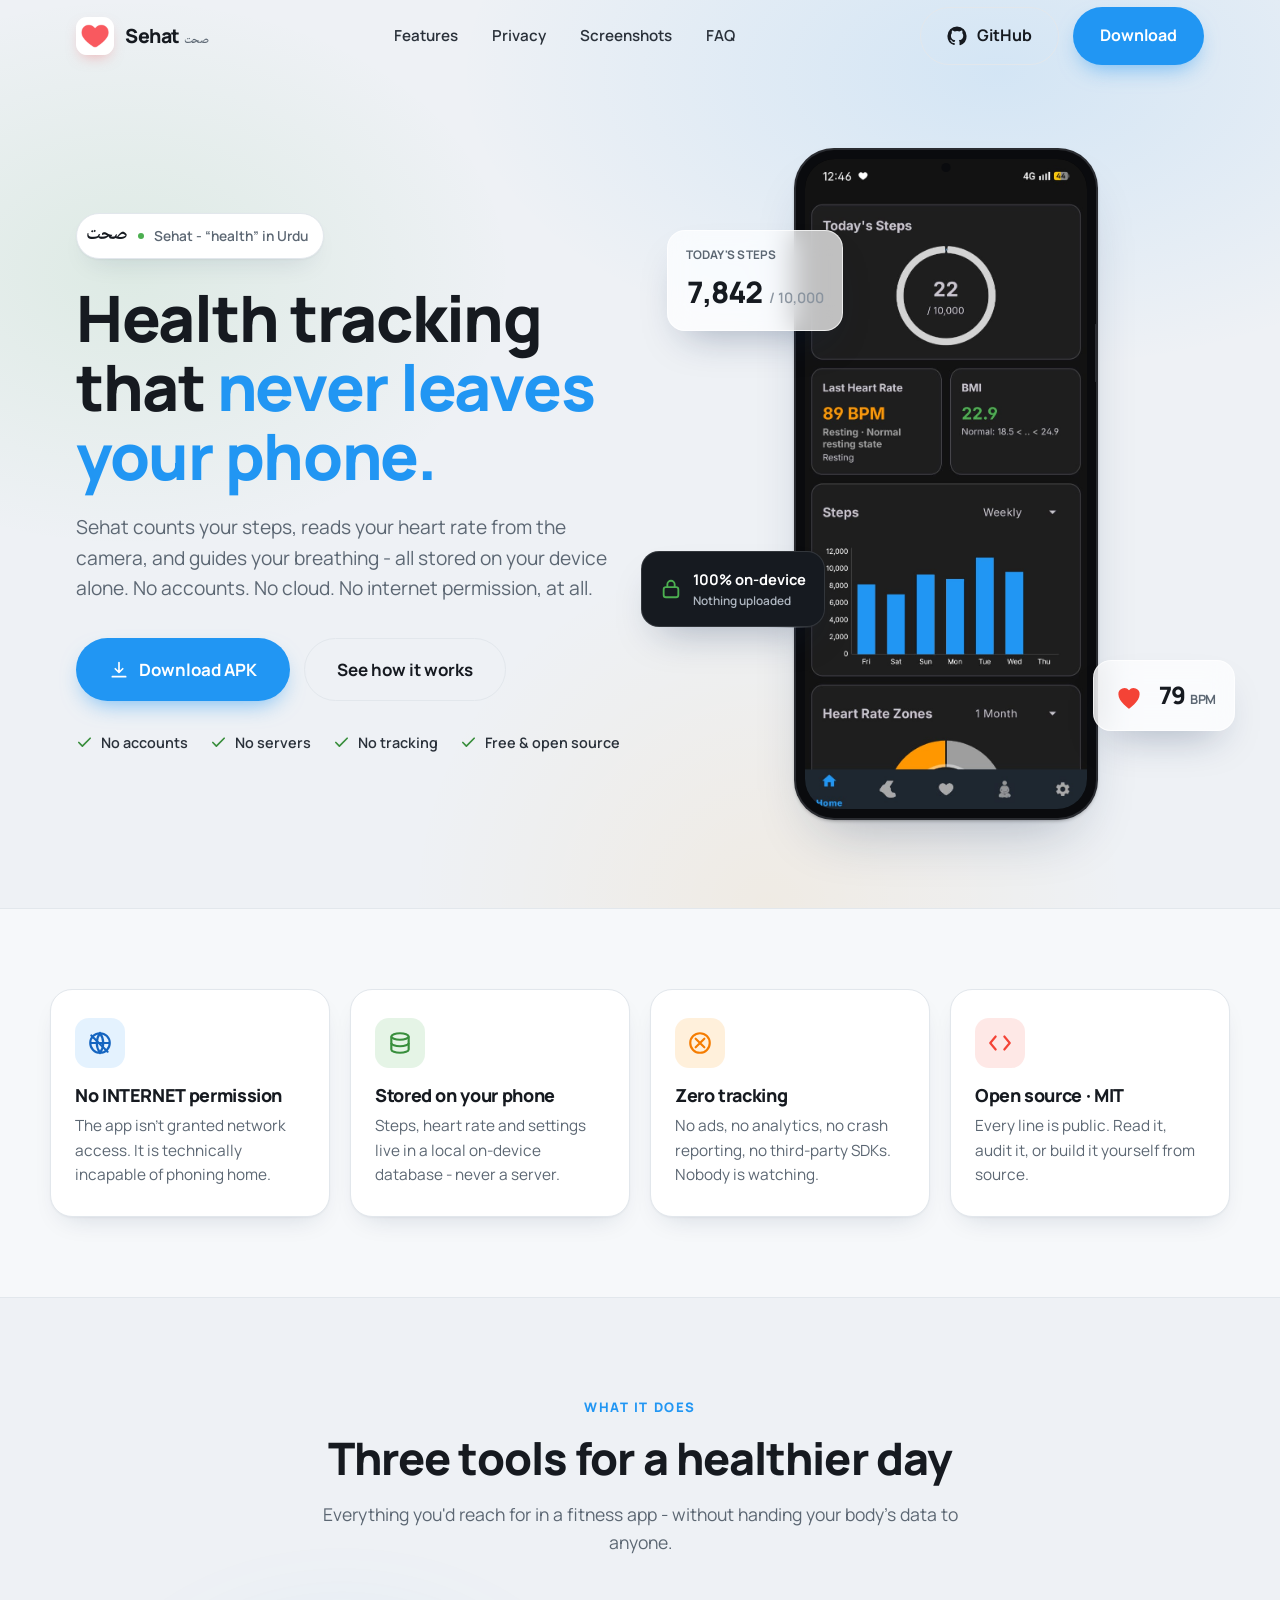
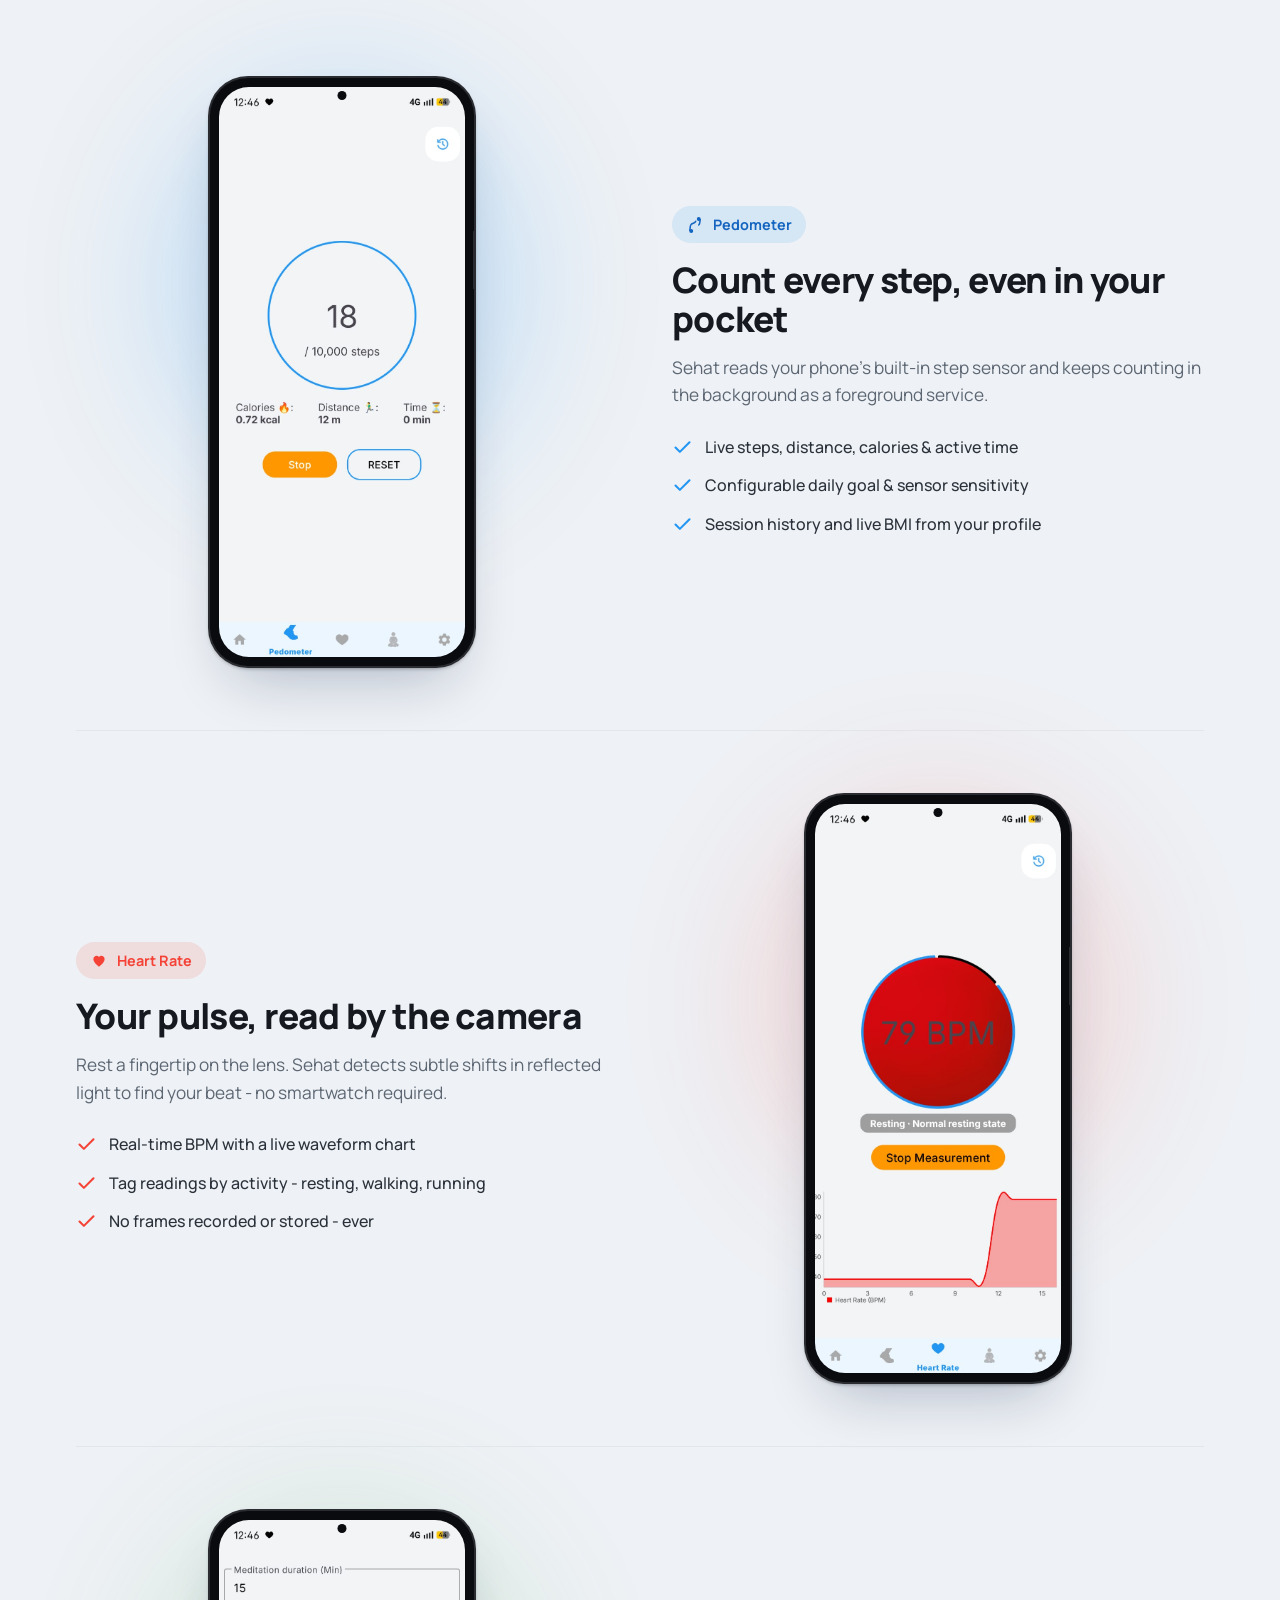
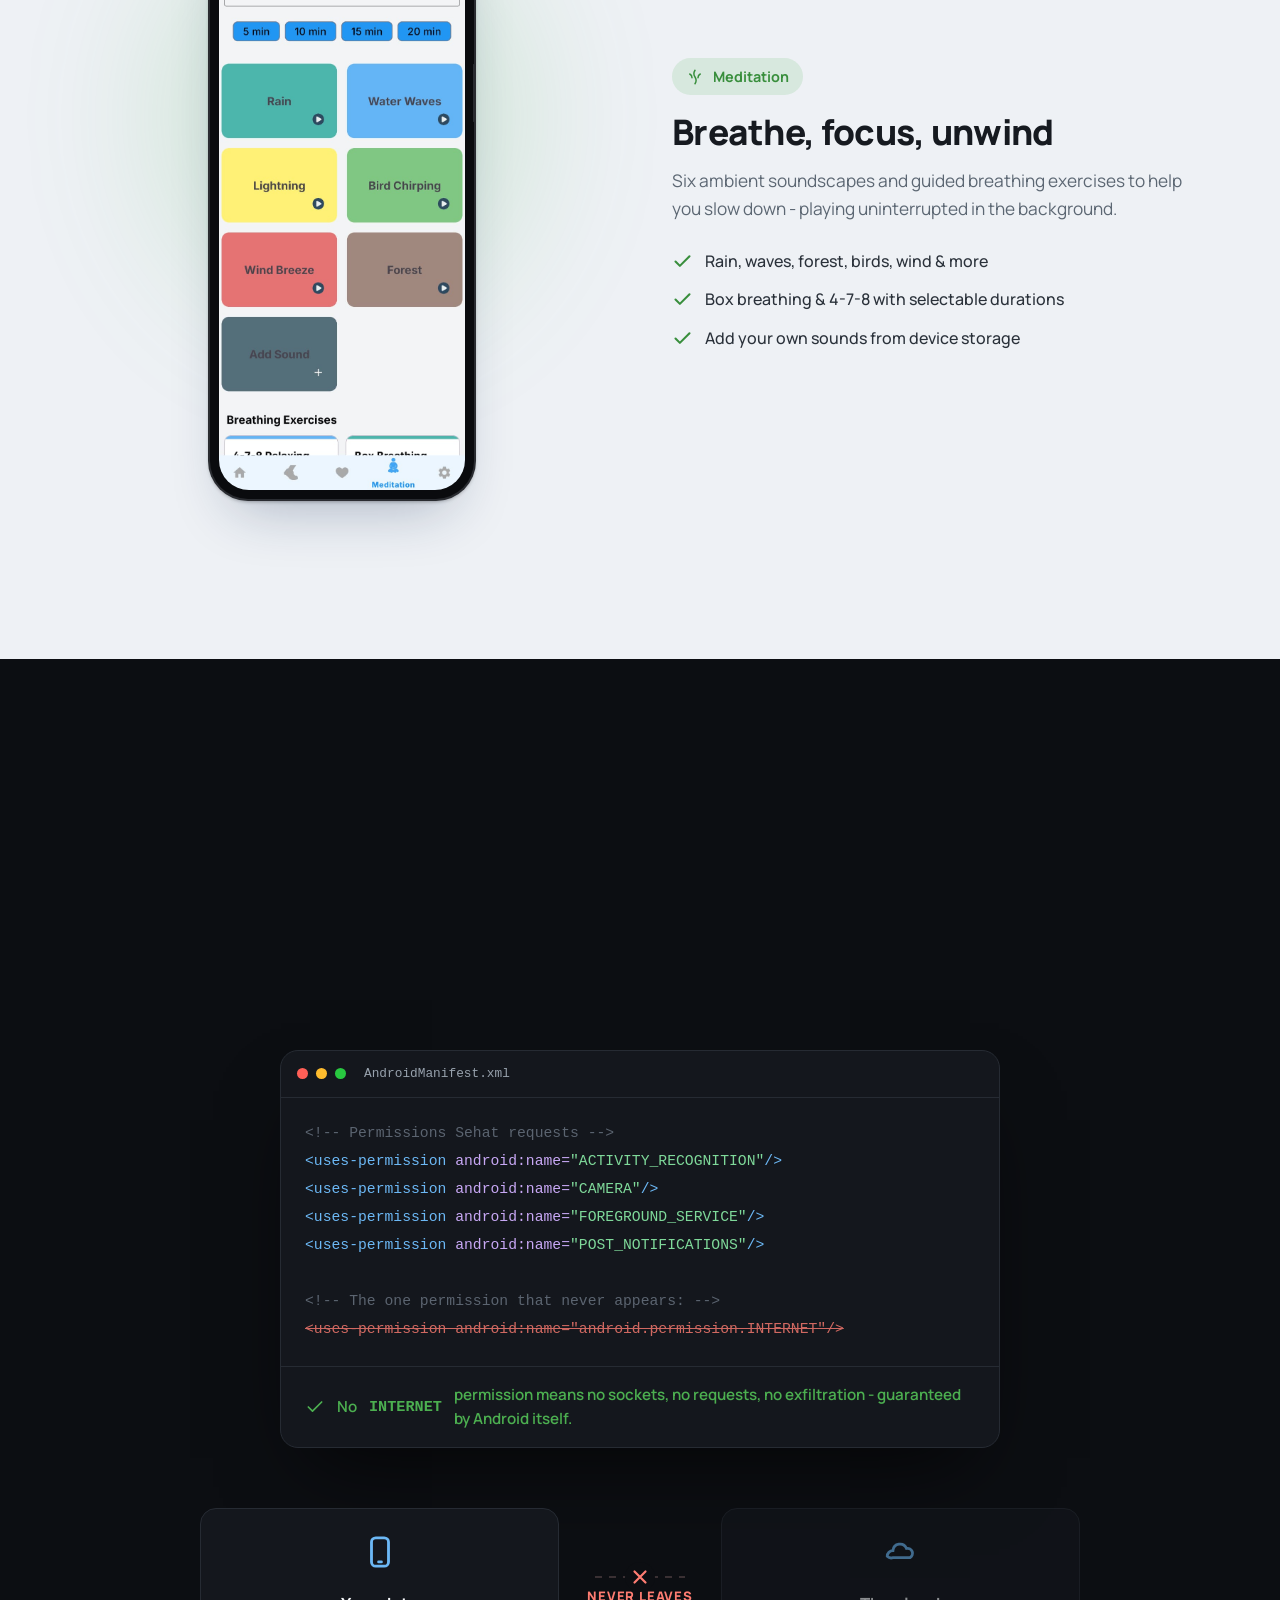
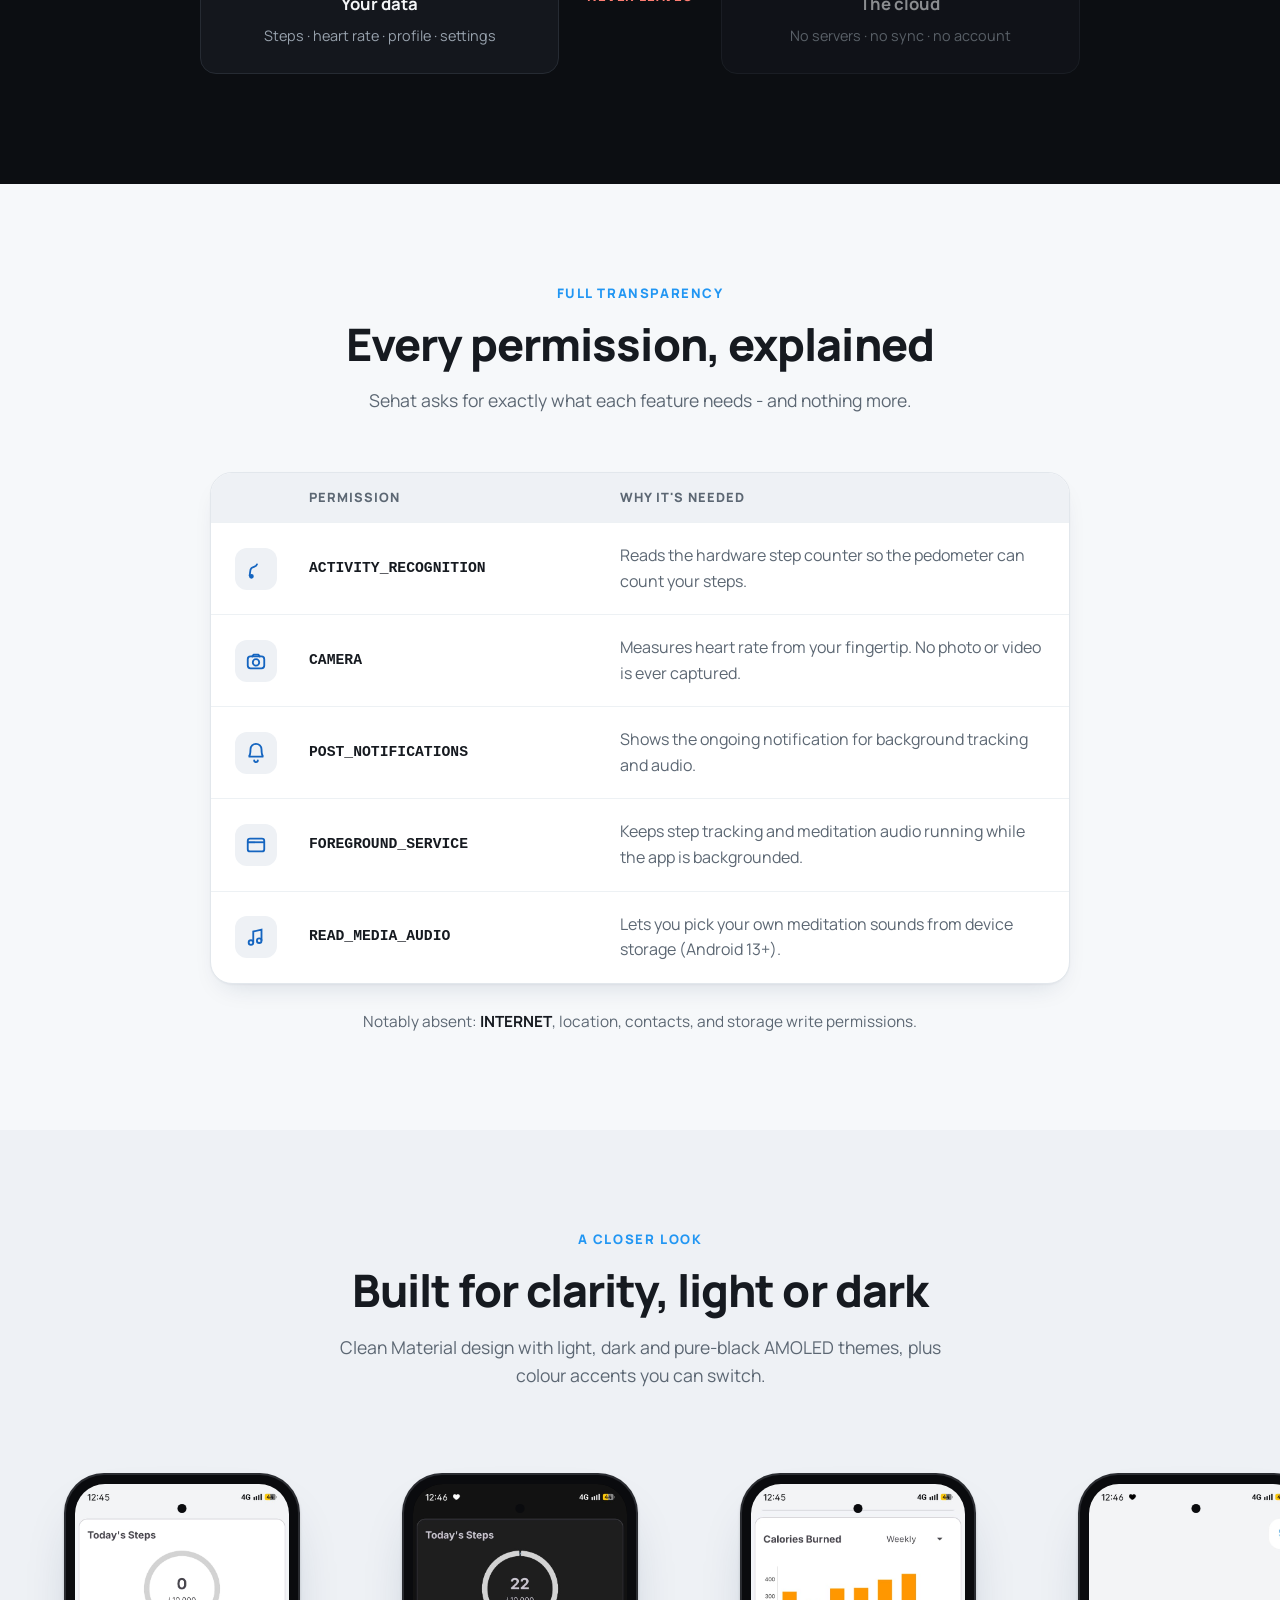
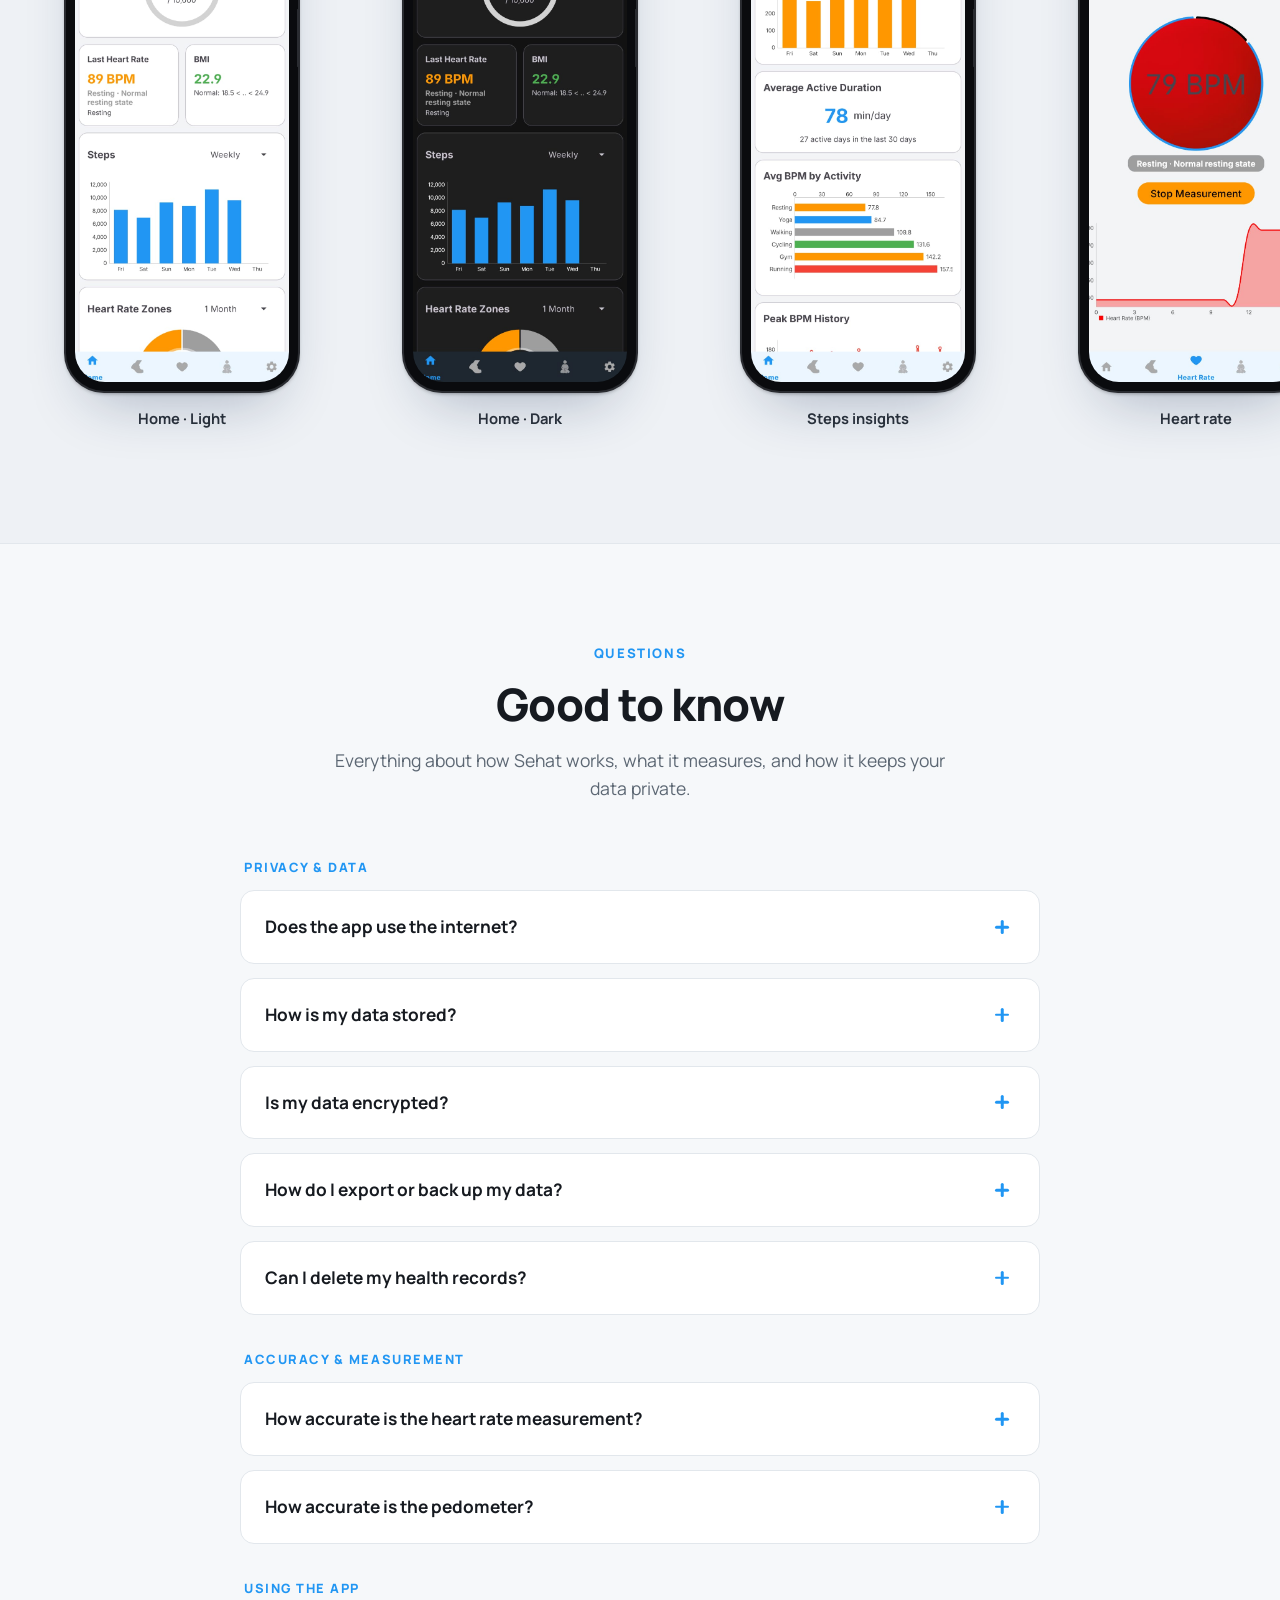
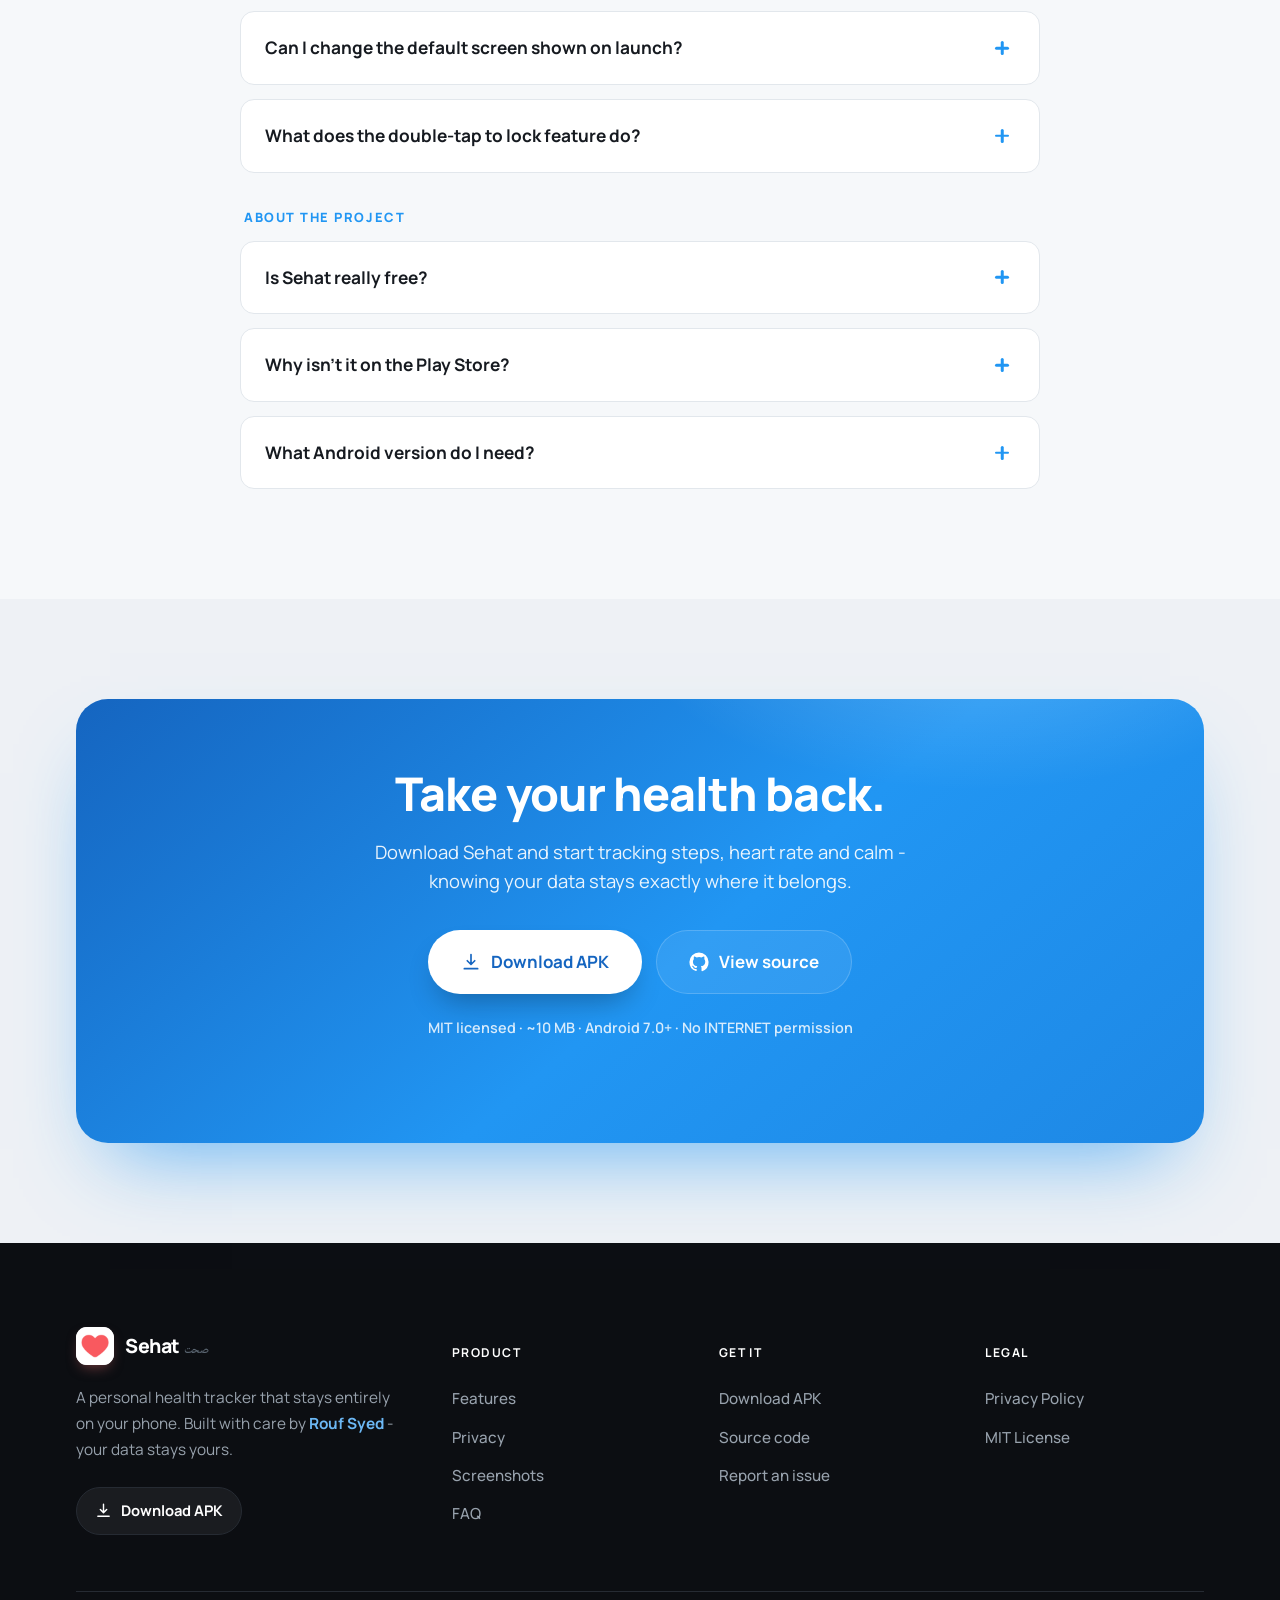
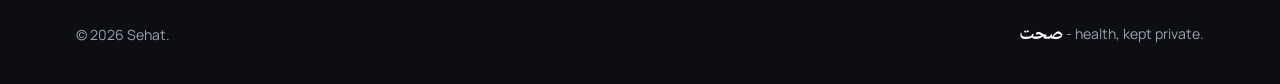
==== commit 75799b89: "fix: arabic app name" ====
--- a/docs/index.html
+++ b/docs/index.html
@@ -34,7 +34,7 @@
       <span class="brand__mark">
         <img src="assets/icon.png" alt="Sehat logo" />
       </span>
-      <span>Sehat <small class="urdu">سیہت</small></span>
+      <span>Sehat <small class="urdu">صحت</small></span>
     </a>
     <nav class="nav__links" aria-label="Primary">
       <a href="#features">Features</a>
@@ -60,7 +60,7 @@
 <section class="hero">
   <div class="wrap hero__grid">
     <div class="hero__copy">
-      <span class="eyebrow reveal"><span class="urdu">سیہت</span><span class="dot"></span> Sehat - “health” in Urdu</span>
+      <span class="eyebrow reveal"><span class="urdu">صحت</span><span class="dot"></span> Sehat - “health” in Urdu</span>
       <h1 class="reveal d1">Health tracking that <span class="accent">never leaves your phone.</span></h1>
       <p class="hero__sub reveal d2">Sehat counts your steps, reads your heart rate from the camera, and guides your breathing - all stored on your device alone. No accounts. No cloud. No internet permission, at all.</p>
       <div class="hero__cta reveal d3">
@@ -401,7 +401,7 @@
       <div class="footer__brand">
         <a class="brand" href="#top">
           <span class="brand__mark"><img src="assets/icon.png" alt="Sehat logo" /></span>
-          <span>Sehat <small class="urdu">سیہت</small></span>
+          <span>Sehat <small class="urdu">صحت</small></span>
         </a>
         <p class="footer__blurb">A personal health tracker that stays entirely on your phone. Built with care by <a href="https://roufsyed.github.io" target="_blank" rel="noopener" style="color:#6cb8f5;font-weight:700;">Rouf Syed</a> - your data stays yours.</p>
         <a class="footer__dl" href="https://github.com/roufsyed/sehat/releases" target="_blank" rel="noopener"><svg viewBox="0 0 24 24" fill="none" stroke="currentColor" stroke-width="2"><path d="M12 3v12m0 0 4.5-4.5M12 15l-4.5-4.5M4 20h16" stroke-linecap="round" stroke-linejoin="round"/></svg>Download APK</a>
@@ -427,7 +427,7 @@
     </div>
     <div class="footer__bottom">
       <span>© 2026 Sehat.</span>
-      <span><span class="urdu">سیہت</span> - health, kept private.</span>
+      <span><span class="urdu">صحت</span> - health, kept private.</span>
     </div>
   </div>
 </footer>
